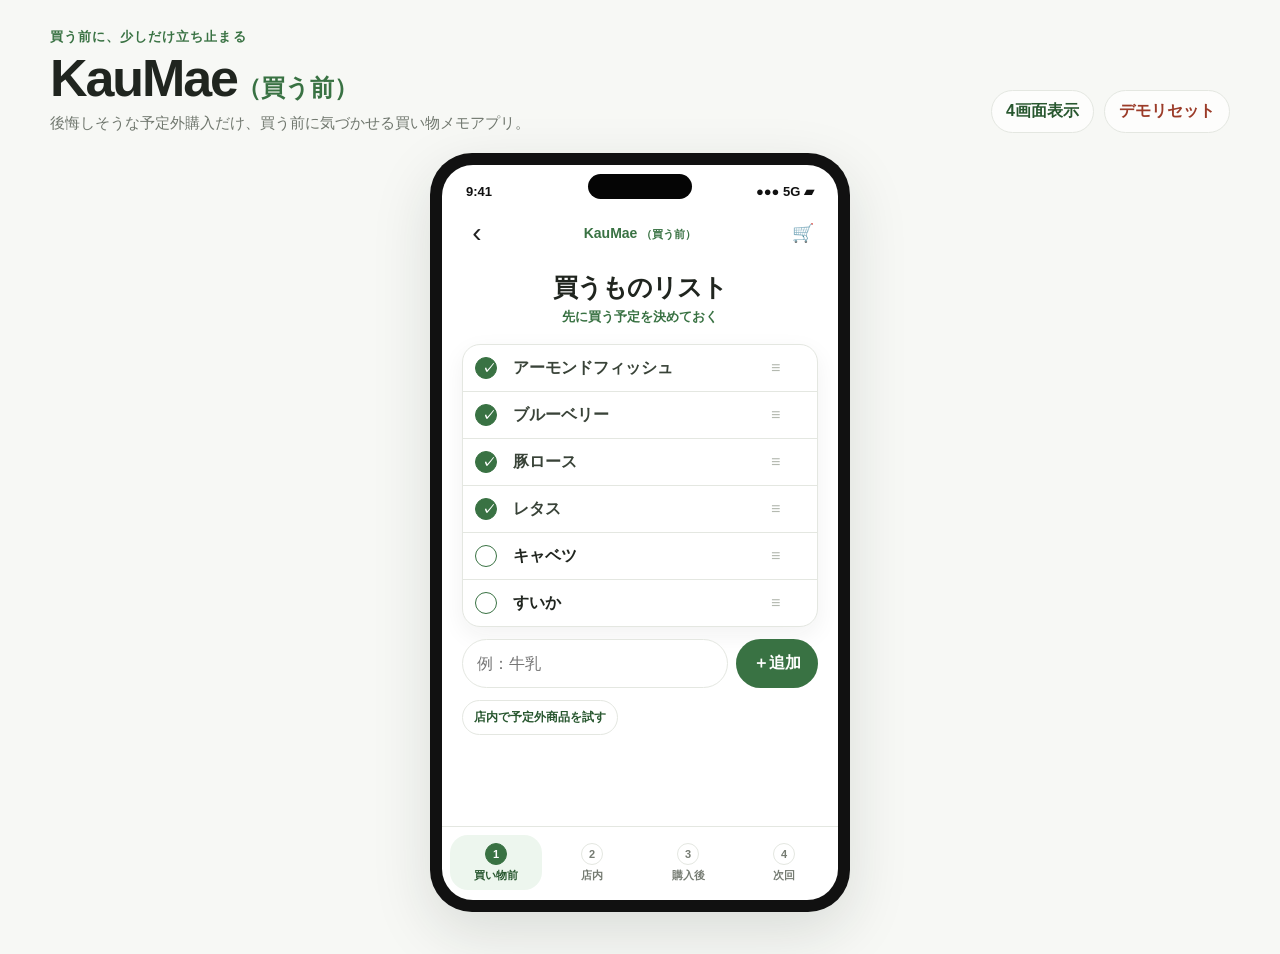
==== index.html @ 033ce243 "Add files via upload" ====
<!doctype html>
<html lang="ja">
<head>
  <meta charset="utf-8" />
  <meta name="viewport" content="width=device-width, initial-scale=1, viewport-fit=cover" />
  <title>KauMae（買う前）</title>
  <link rel="stylesheet" href="styles.css" />
</head>
<body>
  <div class="site-shell">
    <header class="site-header">
      <div>
        <p class="eyebrow">買う前に、少しだけ立ち止まる</p>
        <h1>KauMae<span>（買う前）</span></h1>
        <p class="lead">後悔しそうな予定外購入だけ、買う前に気づかせる買い物メモアプリ。</p>
      </div>
      <div class="header-actions">
        <button class="ghost-button" id="togglePresentation" type="button">4画面表示</button>
        <button class="ghost-button danger" id="resetDemo" type="button">デモリセット</button>
      </div>
    </header>

    <main>
      <section class="app-stage" id="appStage" aria-label="KauMae アプリ操作画面">
        <div class="phone-frame single-phone">
          <div class="status-bar"><span>9:41</span><span>●●●  5G  ▰</span></div>
          <div class="phone-top">
            <button class="icon-button" id="backButton" type="button" aria-label="戻る">‹</button>
            <div class="brand">KauMae <span>（買う前）</span></div>
            <button class="icon-button" id="cartButton" type="button" aria-label="買い物かご">🛒</button>
          </div>
          <div class="screen" id="screenRoot"></div>
          <nav class="bottom-nav" aria-label="画面切り替え">
            <button data-view="list" class="active" type="button"><span>1</span>買い物前</button>
            <button data-view="check" type="button"><span>2</span>店内</button>
            <button data-view="review" type="button"><span>3</span>購入後</button>
            <button data-view="reminder" type="button"><span>4</span>次回</button>
          </nav>
        </div>
      </section>

      <section class="presentation-grid hidden" id="presentationGrid" aria-label="4画面プロトタイプ">
        <article class="phone-card">
          <div class="step-label"><span>1</span>買い物前</div>
          <div class="phone-frame mini"><div class="mini-screen" id="miniList"></div></div>
        </article>
        <article class="phone-card">
          <div class="step-label"><span>2</span>店内</div>
          <div class="phone-frame mini"><div class="mini-screen" id="miniCheck"></div></div>
        </article>
        <article class="phone-card">
          <div class="step-label"><span>3</span>購入後</div>
          <div class="phone-frame mini"><div class="mini-screen" id="miniReview"></div></div>
        </article>
        <article class="phone-card">
          <div class="step-label"><span>4</span>次回</div>
          <div class="phone-frame mini"><div class="mini-screen" id="miniReminder"></div></div>
        </article>
      </section>
    </main>
  </div>

  <template id="productThumbTemplate">
    <div class="product-thumb" aria-hidden="true">
      <div class="whale">くじら</div>
      <div class="meat-lines"></div>
    </div>
  </template>

  <script src="app.js"></script>
</body>
</html>
---- styles.css ----
:root {
  --green: #397243;
  --green-dark: #28572f;
  --green-soft: #edf6ee;
  --orange: #ee7b2f;
  --orange-soft: #fff4eb;
  --text: #20251f;
  --muted: #70776e;
  --line: #e4e7e1;
  --surface: #ffffff;
  --bg: #f7f8f5;
  --shadow: 0 20px 60px rgba(25, 38, 28, 0.13);
  font-family: -apple-system, BlinkMacSystemFont, "Hiragino Sans", "Yu Gothic UI", "Yu Gothic", Meiryo, sans-serif;
}

* { box-sizing: border-box; }
html { min-height: 100%; background: var(--bg); color: var(--text); }
body { margin: 0; min-height: 100%; }
button, input, textarea { font: inherit; }
button { cursor: pointer; }

.site-shell {
  width: min(1180px, calc(100% - 32px));
  margin: 0 auto;
  padding: 28px 0 42px;
}

.site-header {
  display: flex;
  align-items: flex-end;
  justify-content: space-between;
  gap: 18px;
  margin-bottom: 20px;
}

.eyebrow {
  margin: 0 0 6px;
  color: var(--green);
  font-weight: 800;
  letter-spacing: .08em;
  font-size: 13px;
}

h1 {
  margin: 0;
  font-size: clamp(30px, 5vw, 52px);
  letter-spacing: -.04em;
  line-height: 1;
}

h1 span { font-size: .46em; color: var(--green); letter-spacing: 0; }
.lead { margin: 10px 0 0; color: var(--muted); font-size: 15px; }
.header-actions { display: flex; gap: 10px; flex-wrap: wrap; justify-content: flex-end; }

.ghost-button {
  border: 1px solid var(--line);
  background: rgba(255,255,255,.75);
  color: var(--green-dark);
  border-radius: 999px;
  padding: 10px 14px;
  font-weight: 800;
}
.ghost-button.danger { color: #9b3b28; }

.app-stage {
  display: grid;
  place-items: center;
  min-height: 720px;
}

.phone-frame {
  background: #111;
  border-radius: 42px;
  padding: 12px;
  box-shadow: var(--shadow);
  position: relative;
}
.phone-frame::before {
  content: "";
  position: absolute;
  left: 50%; top: 21px;
  width: 104px; height: 25px;
  transform: translateX(-50%);
  background: #050505;
  border-radius: 999px;
  z-index: 4;
}
.single-phone { width: min(420px, 100%); }

.status-bar {
  background: var(--surface);
  color: #111;
  border-radius: 31px 31px 0 0;
  padding: 16px 24px 6px;
  min-height: 42px;
  display: flex;
  align-items: center;
  justify-content: space-between;
  font-size: 13px;
  font-weight: 800;
  position: relative;
}
.phone-top {
  background: var(--surface);
  padding: 8px 14px 10px;
  display: grid;
  grid-template-columns: 42px 1fr 42px;
  align-items: center;
}
.brand {
  text-align: center;
  color: var(--green);
  font-weight: 900;
  font-size: 14px;
}
.brand span { font-size: 11px; }
.icon-button {
  height: 36px;
  border: 0;
  background: transparent;
  color: #222;
  font-size: 28px;
  line-height: 1;
  display: grid;
  place-items: center;
}
#cartButton { font-size: 18px; }

.screen {
  min-height: 565px;
  background: var(--surface);
  padding: 4px 20px 22px;
  overflow: hidden;
}
.bottom-nav {
  display: grid;
  grid-template-columns: repeat(4, 1fr);
  gap: 4px;
  background: var(--surface);
  border-top: 1px solid var(--line);
  border-radius: 0 0 31px 31px;
  padding: 8px 8px 10px;
}
.bottom-nav button {
  border: 0;
  background: transparent;
  color: #757b72;
  border-radius: 18px;
  padding: 8px 2px 7px;
  font-size: 11px;
  font-weight: 800;
}
.bottom-nav button span {
  display: block;
  width: 22px;
  height: 22px;
  margin: 0 auto 3px;
  border-radius: 50%;
  border: 1px solid var(--line);
  line-height: 20px;
}
.bottom-nav button.active {
  color: var(--green-dark);
  background: var(--green-soft);
}
.bottom-nav button.active span {
  color: white;
  background: var(--green);
  border-color: var(--green);
}

.screen-title {
  margin: 6px 0 4px;
  font-size: 25px;
  letter-spacing: -.04em;
  text-align: center;
}
.screen-subtitle {
  margin: 0 0 18px;
  color: var(--green);
  text-align: center;
  font-weight: 800;
  font-size: 13px;
}

.checklist-card, .white-card, .notice-card, .review-card {
  background: #fff;
  border: 1px solid var(--line);
  border-radius: 18px;
  box-shadow: 0 8px 24px rgba(27, 39, 29, 0.06);
}

.list-row {
  display: grid;
  grid-template-columns: 28px 1fr 34px;
  gap: 10px;
  align-items: center;
  padding: 12px 12px;
  border-bottom: 1px solid var(--line);
}
.list-row:last-child { border-bottom: 0; }
.checkbox {
  width: 22px; height: 22px;
  border-radius: 50%;
  border: 1.7px solid var(--green);
  background: white;
  display: grid;
  place-items: center;
  color: #fff;
  font-size: 13px;
  font-weight: 900;
}
.list-row.done .checkbox { background: var(--green); }
.list-row.done .item-name { color: #394338; }
.item-name { font-weight: 800; }
.drag { color: #b4b9b0; font-weight: 900; }
.delete-row {
  border: 0;
  background: transparent;
  color: #a4aaa1;
  font-size: 18px;
  display: none;
}
.list-row:hover .delete-row { display: block; }

.inline-form {
  display: grid;
  grid-template-columns: 1fr auto;
  gap: 8px;
  margin-top: 12px;
}
.text-input {
  border: 1px solid var(--line);
  background: #fff;
  color: var(--text);
  border-radius: 999px;
  padding: 13px 14px;
  outline: none;
  width: 100%;
}
.text-input:focus, textarea:focus { border-color: var(--green); box-shadow: 0 0 0 4px rgba(57,114,67,.12); }
.primary-button, .orange-button, .secondary-button, .outline-button {
  border-radius: 999px;
  padding: 13px 16px;
  font-weight: 900;
  border: 1px solid transparent;
  min-height: 48px;
}
.primary-button { background: var(--green); color: #fff; }
.orange-button { background: var(--orange); color: #fff; }
.secondary-button { background: white; color: var(--green-dark); border-color: var(--green); }
.outline-button { background: white; color: var(--text); border-color: #b9beb6; }
.full { width: 100%; }

.quick-actions {
  display: flex;
  flex-wrap: wrap;
  gap: 8px;
  margin: 12px 0 0;
}
.chip-button {
  border: 1px solid var(--line);
  background: white;
  color: var(--green-dark);
  border-radius: 999px;
  padding: 8px 11px;
  font-size: 12px;
  font-weight: 800;
}

.product-card {
  display: grid;
  grid-template-columns: 96px 1fr;
  gap: 14px;
  align-items: center;
  padding: 14px;
}
.product-thumb {
  height: 74px;
  border-radius: 13px;
  background: repeating-linear-gradient(125deg, #d89a8a, #d89a8a 9px, #f4d9cc 10px, #f4d9cc 17px, #a65245 18px, #a65245 25px);
  border: 4px solid #ead8c8;
  box-shadow: inset 0 0 0 1px rgba(255,255,255,.5);
  position: relative;
  overflow: hidden;
}
.product-thumb::before {
  content: "";
  position: absolute;
  width: 62px; height: 34px;
  left: 15px; top: 18px;
  background: #fffdf3;
  border: 1px solid #d9c3a7;
  border-radius: 4px;
}
.product-thumb .whale {
  position: absolute;
  left: 24px; top: 24px;
  font-size: 10px;
  font-weight: 900;
  color: #235a74;
  z-index: 1;
}
.product-name { margin: 0 0 4px; font-size: 20px; font-weight: 900; }
.product-note { color: var(--orange); font-weight: 900; font-size: 13px; margin: 0; }
.product-note.green { color: var(--green); }
.question-card {
  margin-top: 10px;
  padding: 11px 12px;
  background: #fffaf5;
  border: 1px solid #f1d2bb;
  border-radius: 17px;
}
.question-row {
  display: grid;
  grid-template-columns: 28px 1fr;
  gap: 8px;
  align-items: center;
  padding: 8px 0;
  font-weight: 800;
  font-size: 14px;
}
.q-icon {
  width: 24px; height: 24px;
  border: 1.5px solid var(--green);
  color: var(--green);
  border-radius: 50%;
  display: grid;
  place-items: center;
  font-size: 12px;
  font-weight: 900;
}
.button-stack { display: grid; gap: 9px; margin-top: 14px; }

.helper-card {
  padding: 13px;
  background: var(--green-soft);
  border: 1px solid #d7e7d8;
  border-radius: 16px;
  color: var(--green-dark);
  font-weight: 800;
  line-height: 1.6;
  font-size: 13px;
}

.segmented {
  display: grid;
  grid-template-columns: repeat(3, 1fr);
  border: 1px solid #eadccf;
  border-radius: 14px;
  overflow: hidden;
  margin: 14px 0 16px;
}
.segmented button {
  border: 0;
  border-right: 1px solid #eadccf;
  background: #fffaf5;
  padding: 12px 4px;
  font-weight: 900;
  color: var(--text);
  font-size: 13px;
}
.segmented button:last-child { border-right: 0; }
.segmented button.selected { background: var(--orange); color: #fff; }
.section-label {
  font-size: 12px;
  color: #4b5048;
  font-weight: 900;
  margin: 12px 0 8px;
}
.reason-grid {
  display: flex;
  flex-wrap: wrap;
  gap: 8px;
}
.reason-chip {
  border: 1px solid var(--line);
  background: #fff;
  color: #5d6259;
  border-radius: 999px;
  padding: 9px 11px;
  font-size: 12px;
  font-weight: 800;
}
.reason-chip.selected {
  border-color: #9fc8a4;
  background: var(--green-soft);
  color: var(--green-dark);
}
textarea {
  width: 100%;
  min-height: 78px;
  border: 1px solid var(--line);
  border-radius: 16px;
  padding: 12px;
  resize: vertical;
  outline: none;
}

.reminder-message {
  margin-top: 12px;
  padding: 14px;
  border-radius: 15px;
  border: 1px solid #dce9da;
  background: #f8fcf6;
  line-height: 1.75;
  font-weight: 750;
  font-size: 13px;
}
.reminder-buttons { display: grid; grid-template-columns: 1fr 1fr; gap: 10px; margin-top: 14px; }
.small-note {
  margin: 18px 4px 0;
  display: grid;
  grid-template-columns: 34px 1fr;
  gap: 8px;
  color: #565d54;
  line-height: 1.6;
  font-size: 12px;
  font-weight: 700;
}
.bulb {
  width: 32px; height: 32px;
  border-radius: 50%;
  background: var(--green-soft);
  display: grid;
  place-items: center;
  color: var(--green);
}

.empty-state {
  text-align: center;
  padding: 36px 18px;
  color: var(--muted);
}
.empty-state strong { color: var(--text); display: block; margin-bottom: 8px; font-size: 17px; }
.toast {
  position: fixed;
  left: 50%; bottom: 22px;
  transform: translateX(-50%);
  background: rgba(26, 32, 25, .92);
  color: #fff;
  border-radius: 999px;
  padding: 12px 16px;
  font-weight: 800;
  font-size: 13px;
  z-index: 20;
  opacity: 0;
  pointer-events: none;
  transition: .18s ease;
}
.toast.show { opacity: 1; transform: translate(-50%, -6px); }

.hidden { display: none !important; }
.presentation-grid {
  display: grid;
  grid-template-columns: repeat(2, minmax(280px, 1fr));
  gap: 20px;
  align-items: start;
}
.phone-card {
  background: rgba(255,255,255,.65);
  border: 1px solid var(--line);
  border-radius: 28px;
  padding: 16px;
}
.step-label {
  display: flex;
  align-items: center;
  gap: 9px;
  color: var(--green);
  font-size: 22px;
  font-weight: 900;
  margin-bottom: 10px;
}
.step-label span {
  width: 34px; height: 34px;
  border-radius: 10px;
  background: var(--green);
  color: #fff;
  display: grid;
  place-items: center;
  font-size: 19px;
}
.phone-frame.mini {
  width: min(360px, 100%);
  margin: 0 auto;
  border-radius: 34px;
  padding: 10px;
}
.phone-frame.mini::before { top: 17px; width: 78px; height: 18px; }
.mini-screen {
  background: #fff;
  border-radius: 26px;
  min-height: 520px;
  padding: 42px 16px 18px;
  overflow: hidden;
}
.mini-screen .screen-title { font-size: 21px; }
.mini-screen .screen-subtitle { font-size: 12px; }
.mini-screen .bottom-nav, .mini-screen .status-bar, .mini-screen .phone-top { display: none; }
.mini-screen .list-row { padding: 10px; }
.mini-screen .inline-form { display: none; }
.mini-screen .product-card { grid-template-columns: 86px 1fr; }
.mini-screen .product-thumb { height: 66px; }
.mini-screen .primary-button, .mini-screen .orange-button, .mini-screen .secondary-button, .mini-screen .outline-button { min-height: 42px; padding: 10px 12px; }

@media (max-width: 760px) {
  .site-shell { width: 100%; padding: 0; }
  .site-header {
    padding: 18px 18px 10px;
    align-items: flex-start;
    flex-direction: column;
  }
  .lead { font-size: 13px; }
  .app-stage { min-height: auto; padding: 0 0 20px; }
  .single-phone {
    width: 100%;
    border-radius: 0;
    padding: 0;
    box-shadow: none;
    background: #fff;
  }
  .single-phone::before { top: 17px; }
  .status-bar { border-radius: 0; }
  .screen { min-height: calc(100vh - 194px); padding-left: 18px; padding-right: 18px; }
  .bottom-nav { border-radius: 0; position: sticky; bottom: 0; z-index: 5; }
  .presentation-grid { grid-template-columns: 1fr; padding: 0 16px 24px; }
  .phone-card { padding: 12px; }
  .phone-frame.mini { width: 100%; max-width: 390px; }
}
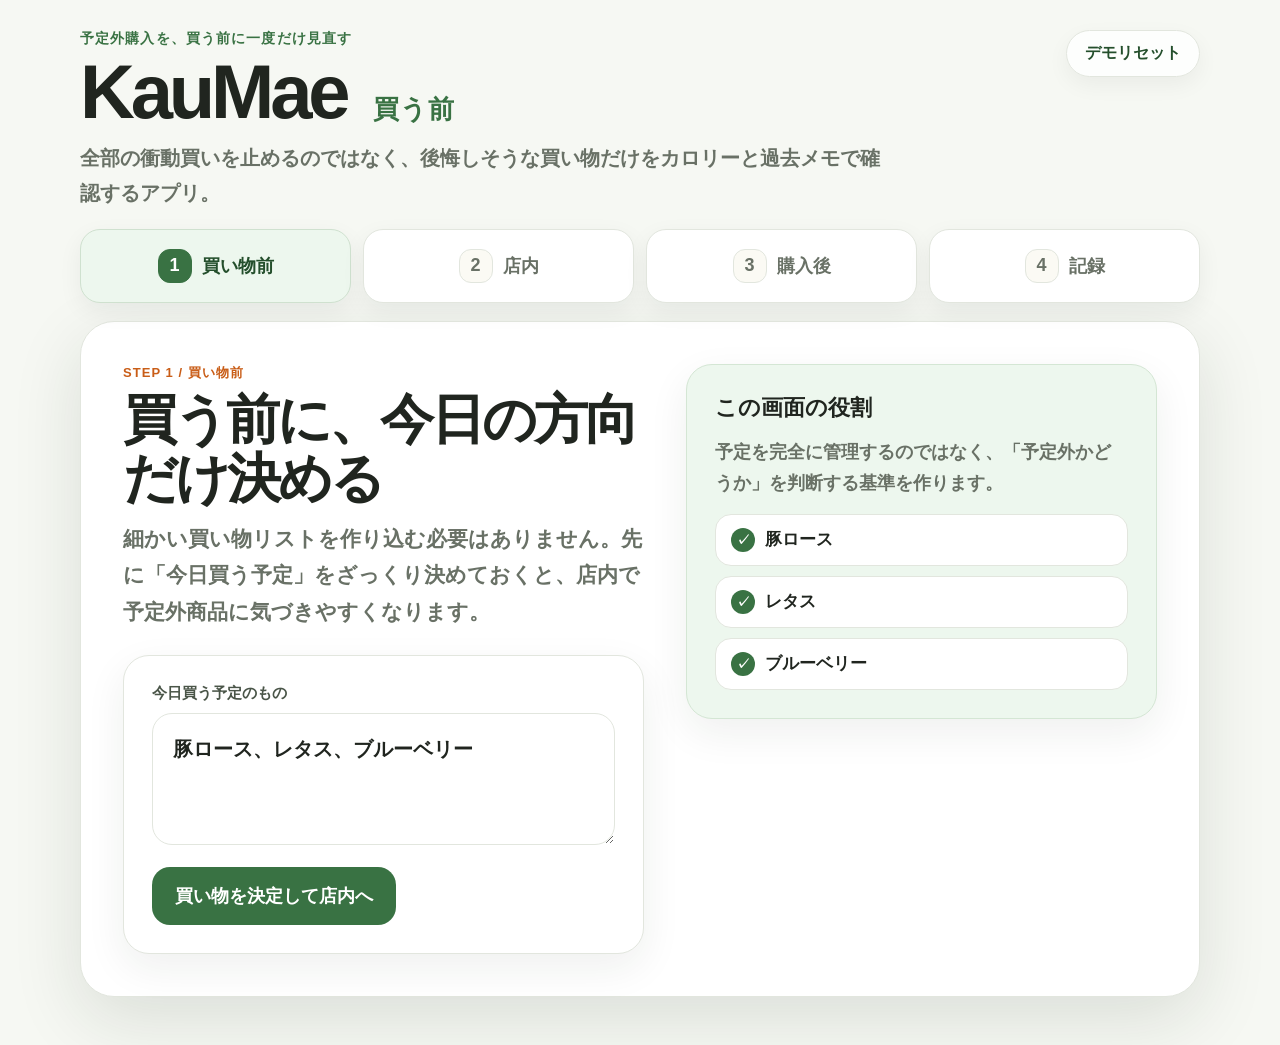
==== commit e6d30bf7: "Add files via upload" ====
--- a/index.html
+++ b/index.html
@@ -2,71 +2,32 @@
 <html lang="ja">
 <head>
   <meta charset="utf-8" />
-  <meta name="viewport" content="width=device-width, initial-scale=1, viewport-fit=cover" />
+  <meta name="viewport" content="width=device-width, initial-scale=1" />
   <title>KauMae（買う前）</title>
   <link rel="stylesheet" href="styles.css" />
 </head>
 <body>
-  <div class="site-shell">
-    <header class="site-header">
+  <div class="app-shell">
+    <header class="hero">
       <div>
-        <p class="eyebrow">買う前に、少しだけ立ち止まる</p>
-        <h1>KauMae<span>（買う前）</span></h1>
-        <p class="lead">後悔しそうな予定外購入だけ、買う前に気づかせる買い物メモアプリ。</p>
+        <p class="eyebrow">予定外購入を、買う前に一度だけ見直す</p>
+        <h1>KauMae <span>買う前</span></h1>
+        <p class="lead">全部の衝動買いを止めるのではなく、後悔しそうな買い物だけをカロリーと過去メモで確認するアプリ。</p>
       </div>
-      <div class="header-actions">
-        <button class="ghost-button" id="togglePresentation" type="button">4画面表示</button>
-        <button class="ghost-button danger" id="resetDemo" type="button">デモリセット</button>
-      </div>
+      <button class="ghost-button" id="resetDemo" type="button">デモリセット</button>
     </header>
 
-    <main>
-      <section class="app-stage" id="appStage" aria-label="KauMae アプリ操作画面">
-        <div class="phone-frame single-phone">
-          <div class="status-bar"><span>9:41</span><span>●●●  5G  ▰</span></div>
-          <div class="phone-top">
-            <button class="icon-button" id="backButton" type="button" aria-label="戻る">‹</button>
-            <div class="brand">KauMae <span>（買う前）</span></div>
-            <button class="icon-button" id="cartButton" type="button" aria-label="買い物かご">🛒</button>
-          </div>
-          <div class="screen" id="screenRoot"></div>
-          <nav class="bottom-nav" aria-label="画面切り替え">
-            <button data-view="list" class="active" type="button"><span>1</span>買い物前</button>
-            <button data-view="check" type="button"><span>2</span>店内</button>
-            <button data-view="review" type="button"><span>3</span>購入後</button>
-            <button data-view="reminder" type="button"><span>4</span>次回</button>
-          </nav>
-        </div>
-      </section>
+    <nav class="step-nav" id="stepNav" aria-label="画面切り替え">
+      <button data-view="plan" class="active" type="button"><span>1</span>買い物前</button>
+      <button data-view="store" type="button"><span>2</span>店内</button>
+      <button data-view="review" type="button"><span>3</span>購入後</button>
+      <button data-view="history" type="button"><span>4</span>記録</button>
+    </nav>
 
-      <section class="presentation-grid hidden" id="presentationGrid" aria-label="4画面プロトタイプ">
-        <article class="phone-card">
-          <div class="step-label"><span>1</span>買い物前</div>
-          <div class="phone-frame mini"><div class="mini-screen" id="miniList"></div></div>
-        </article>
-        <article class="phone-card">
-          <div class="step-label"><span>2</span>店内</div>
-          <div class="phone-frame mini"><div class="mini-screen" id="miniCheck"></div></div>
-        </article>
-        <article class="phone-card">
-          <div class="step-label"><span>3</span>購入後</div>
-          <div class="phone-frame mini"><div class="mini-screen" id="miniReview"></div></div>
-        </article>
-        <article class="phone-card">
-          <div class="step-label"><span>4</span>次回</div>
-          <div class="phone-frame mini"><div class="mini-screen" id="miniReminder"></div></div>
-        </article>
-      </section>
-    </main>
+    <main class="app-card" id="screenRoot" aria-live="polite"></main>
   </div>
 
-  <template id="productThumbTemplate">
-    <div class="product-thumb" aria-hidden="true">
-      <div class="whale">くじら</div>
-      <div class="meat-lines"></div>
-    </div>
-  </template>
-
+  <div class="toast" id="toast" role="status" aria-live="polite"></div>
   <script src="app.js"></script>
 </body>
 </html>
--- a/styles.css
+++ b/styles.css
@@ -1,15 +1,18 @@
 :root {
   --green: #397243;
-  --green-dark: #28572f;
-  --green-soft: #edf6ee;
+  --green-dark: #244f2c;
+  --green-soft: #edf7ee;
   --orange: #ee7b2f;
-  --orange-soft: #fff4eb;
+  --orange-dark: #c95d17;
+  --orange-soft: #fff3e9;
+  --cream: #fbfaf4;
   --text: #20251f;
-  --muted: #70776e;
-  --line: #e4e7e1;
+  --muted: #697166;
+  --line: #e2e6de;
   --surface: #ffffff;
-  --bg: #f7f8f5;
-  --shadow: 0 20px 60px rgba(25, 38, 28, 0.13);
+  --bg: #f6f8f3;
+  --danger: #b9482f;
+  --shadow: 0 22px 70px rgba(25, 38, 28, .12);
   font-family: -apple-system, BlinkMacSystemFont, "Hiragino Sans", "Yu Gothic UI", "Yu Gothic", Meiryo, sans-serif;
 }
 
@@ -19,512 +22,588 @@
 button, input, textarea { font: inherit; }
 button { cursor: pointer; }
 
-.site-shell {
-  width: min(1180px, calc(100% - 32px));
+.app-shell {
+  width: min(1120px, calc(100% - 28px));
   margin: 0 auto;
-  padding: 28px 0 42px;
-}
-
-.site-header {
+  padding: 30px 0 48px;
+}
+
+.hero {
+  display: grid;
+  grid-template-columns: 1fr auto;
+  align-items: start;
+  gap: 18px;
+  margin-bottom: 18px;
+}
+
+.eyebrow {
+  margin: 0 0 8px;
+  color: var(--green);
+  font-weight: 900;
+  letter-spacing: .08em;
+  font-size: 14px;
+}
+
+h1 {
+  margin: 0;
+  font-size: clamp(38px, 7vw, 76px);
+  line-height: .96;
+  letter-spacing: -.055em;
+}
+
+h1 span {
+  display: inline-block;
+  margin-left: 10px;
+  color: var(--green);
+  font-size: .34em;
+  letter-spacing: .03em;
+}
+
+.lead {
+  max-width: 800px;
+  margin: 12px 0 0;
+  color: var(--muted);
+  font-size: clamp(16px, 2vw, 20px);
+  line-height: 1.75;
+  font-weight: 650;
+}
+
+.ghost-button {
+  border: 1px solid var(--line);
+  background: rgba(255,255,255,.82);
+  color: var(--green-dark);
+  border-radius: 999px;
+  padding: 12px 18px;
+  font-weight: 900;
+  box-shadow: 0 8px 22px rgba(0,0,0,.05);
+}
+
+.step-nav {
+  display: grid;
+  grid-template-columns: repeat(4, 1fr);
+  gap: 12px;
+  margin: 18px 0 18px;
+}
+
+.step-nav button {
+  border: 1px solid var(--line);
+  background: #fff;
+  color: var(--muted);
+  border-radius: 20px;
+  min-height: 74px;
+  padding: 12px 14px;
+  font-size: 18px;
+  font-weight: 900;
   display: flex;
-  align-items: flex-end;
-  justify-content: space-between;
-  gap: 18px;
-  margin-bottom: 20px;
-}
-
-.eyebrow {
-  margin: 0 0 6px;
-  color: var(--green);
-  font-weight: 800;
+  align-items: center;
+  justify-content: center;
+  gap: 10px;
+  box-shadow: 0 8px 24px rgba(25, 38, 28, .06);
+}
+
+.step-nav span {
+  width: 34px;
+  height: 34px;
+  border-radius: 12px;
+  display: grid;
+  place-items: center;
+  border: 1px solid var(--line);
+  background: var(--cream);
+}
+
+.step-nav button.active {
+  color: var(--green-dark);
+  border-color: #cfe1cf;
+  background: var(--green-soft);
+}
+
+.step-nav button.active span {
+  color: #fff;
+  background: var(--green);
+  border-color: var(--green);
+}
+
+.app-card {
+  background: var(--surface);
+  border: 1px solid var(--line);
+  border-radius: 34px;
+  box-shadow: var(--shadow);
+  padding: clamp(22px, 4vw, 42px);
+  min-height: 620px;
+}
+
+.screen-grid {
+  display: grid;
+  grid-template-columns: minmax(0, 1.05fr) minmax(320px, .95fr);
+  gap: clamp(20px, 4vw, 42px);
+  align-items: start;
+}
+
+.screen-grid.single {
+  grid-template-columns: 1fr;
+}
+
+.kicker {
+  margin: 0 0 8px;
+  color: var(--orange-dark);
+  font-weight: 900;
   letter-spacing: .08em;
   font-size: 13px;
 }
 
-h1 {
-  margin: 0;
-  font-size: clamp(30px, 5vw, 52px);
-  letter-spacing: -.04em;
-  line-height: 1;
-}
-
-h1 span { font-size: .46em; color: var(--green); letter-spacing: 0; }
-.lead { margin: 10px 0 0; color: var(--muted); font-size: 15px; }
-.header-actions { display: flex; gap: 10px; flex-wrap: wrap; justify-content: flex-end; }
-
-.ghost-button {
-  border: 1px solid var(--line);
-  background: rgba(255,255,255,.75);
-  color: var(--green-dark);
-  border-radius: 999px;
-  padding: 10px 14px;
-  font-weight: 800;
-}
-.ghost-button.danger { color: #9b3b28; }
-
-.app-stage {
-  display: grid;
-  place-items: center;
-  min-height: 720px;
-}
-
-.phone-frame {
-  background: #111;
-  border-radius: 42px;
-  padding: 12px;
-  box-shadow: var(--shadow);
-  position: relative;
-}
-.phone-frame::before {
-  content: "";
-  position: absolute;
-  left: 50%; top: 21px;
-  width: 104px; height: 25px;
-  transform: translateX(-50%);
-  background: #050505;
-  border-radius: 999px;
-  z-index: 4;
-}
-.single-phone { width: min(420px, 100%); }
-
-.status-bar {
-  background: var(--surface);
-  color: #111;
-  border-radius: 31px 31px 0 0;
-  padding: 16px 24px 6px;
-  min-height: 42px;
+.screen-title {
+  margin: 0 0 12px;
+  font-size: clamp(32px, 5vw, 54px);
+  line-height: 1.1;
+  letter-spacing: -.055em;
+}
+
+.screen-lead {
+  margin: 0 0 24px;
+  color: var(--muted);
+  font-size: clamp(17px, 2vw, 21px);
+  line-height: 1.75;
+  font-weight: 650;
+}
+
+.panel {
+  background: #fff;
+  border: 1px solid var(--line);
+  border-radius: 26px;
+  padding: clamp(18px, 3vw, 28px);
+  box-shadow: 0 14px 40px rgba(25, 38, 28, .07);
+}
+
+.panel.soft {
+  background: var(--green-soft);
+  border-color: #d4e6d4;
+}
+
+.panel.orange {
+  background: var(--orange-soft);
+  border-color: #f1d0b7;
+}
+
+.panel-title {
+  margin: 0 0 14px;
+  font-size: 22px;
+  font-weight: 950;
+}
+
+.large-input,
+textarea {
+  width: 100%;
+  border: 1.5px solid var(--line);
+  border-radius: 20px;
+  background: #fff;
+  color: var(--text);
+  padding: 18px 20px;
+  outline: none;
+  font-size: 20px;
+  font-weight: 750;
+}
+
+textarea {
+  min-height: 132px;
+  resize: vertical;
+  line-height: 1.7;
+}
+
+.large-input:focus,
+textarea:focus {
+  border-color: var(--green);
+  box-shadow: 0 0 0 5px rgba(57, 114, 67, .12);
+}
+
+.label {
+  display: block;
+  margin: 0 0 10px;
+  color: #4a5548;
+  font-size: 15px;
+  font-weight: 900;
+}
+
+.button-row {
+  display: flex;
+  flex-wrap: wrap;
+  gap: 12px;
+  margin-top: 18px;
+}
+
+.primary-button,
+.orange-button,
+.secondary-button,
+.outline-button {
+  border: 1px solid transparent;
+  border-radius: 18px;
+  min-height: 58px;
+  padding: 15px 22px;
+  font-size: 18px;
+  font-weight: 950;
+  display: inline-flex;
+  align-items: center;
+  justify-content: center;
+  gap: 8px;
+}
+
+.primary-button { background: var(--green); color: #fff; }
+.orange-button { background: var(--orange); color: #fff; }
+.secondary-button { background: #fff; color: var(--green-dark); border-color: var(--green); }
+.outline-button { background: #fff; color: var(--text); border-color: #b9beb6; }
+.primary-button:disabled,
+.orange-button:disabled { opacity: .45; cursor: not-allowed; }
+.full { width: 100%; }
+
+.mini-list {
+  display: grid;
+  gap: 10px;
+  margin-top: 14px;
+}
+
+.mini-list div {
   display: flex;
   align-items: center;
-  justify-content: space-between;
+  gap: 10px;
+  background: #fff;
+  border: 1px solid var(--line);
+  border-radius: 16px;
+  padding: 13px 15px;
+  font-size: 17px;
+  font-weight: 850;
+}
+
+.checkmark {
+  width: 24px;
+  height: 24px;
+  border-radius: 50%;
+  display: grid;
+  place-items: center;
+  background: var(--green);
+  color: #fff;
+  font-size: 14px;
+}
+
+.category-grid {
+  display: grid;
+  grid-template-columns: repeat(3, 1fr);
+  gap: 12px;
+  margin-top: 12px;
+}
+
+.category-button {
+  border: 1.5px solid var(--line);
+  background: #fff;
+  color: var(--text);
+  border-radius: 20px;
+  padding: 16px 12px;
+  min-height: 94px;
+  text-align: left;
+  display: grid;
+  gap: 5px;
+}
+
+.category-button strong {
+  font-size: 19px;
+  font-weight: 950;
+}
+
+.category-button small {
+  color: var(--muted);
   font-size: 13px;
   font-weight: 800;
-  position: relative;
-}
-.phone-top {
-  background: var(--surface);
-  padding: 8px 14px 10px;
-  display: grid;
-  grid-template-columns: 42px 1fr 42px;
+}
+
+.category-button.selected {
+  border-color: var(--green);
+  background: var(--green-soft);
+  box-shadow: 0 0 0 4px rgba(57, 114, 67, .10);
+}
+
+.estimate-card {
+  display: grid;
+  gap: 18px;
+}
+
+.kcal-box {
+  border-radius: 26px;
+  background: linear-gradient(135deg, var(--orange-soft), #fff);
+  border: 1px solid #f0d0b8;
+  padding: 22px;
+}
+
+.kcal-label {
+  margin: 0;
+  color: var(--orange-dark);
+  font-size: 15px;
+  font-weight: 950;
+}
+
+.kcal-value {
+  margin: 4px 0 0;
+  font-size: clamp(42px, 6vw, 68px);
+  line-height: 1;
+  letter-spacing: -.04em;
+  font-weight: 950;
+}
+
+.kcal-value span {
+  font-size: .34em;
+  color: var(--muted);
+  letter-spacing: 0;
+}
+
+.question-list {
+  display: grid;
+  gap: 10px;
+}
+
+.question-list div {
+  display: grid;
+  grid-template-columns: 34px 1fr;
   align-items: center;
-}
-.brand {
-  text-align: center;
+  gap: 10px;
+  font-size: 18px;
+  font-weight: 900;
+}
+
+.q-icon {
+  width: 34px;
+  height: 34px;
+  border-radius: 12px;
+  display: grid;
+  place-items: center;
   color: var(--green);
-  font-weight: 900;
-  font-size: 14px;
-}
-.brand span { font-size: 11px; }
-.icon-button {
-  height: 36px;
-  border: 0;
-  background: transparent;
-  color: #222;
-  font-size: 28px;
-  line-height: 1;
-  display: grid;
-  place-items: center;
-}
-#cartButton { font-size: 18px; }
-
-.screen {
-  min-height: 565px;
-  background: var(--surface);
-  padding: 4px 20px 22px;
-  overflow: hidden;
-}
-.bottom-nav {
-  display: grid;
-  grid-template-columns: repeat(4, 1fr);
-  gap: 4px;
-  background: var(--surface);
-  border-top: 1px solid var(--line);
-  border-radius: 0 0 31px 31px;
-  padding: 8px 8px 10px;
-}
-.bottom-nav button {
-  border: 0;
-  background: transparent;
-  color: #757b72;
+  background: #fff;
+  border: 1px solid #d4e6d4;
+  font-size: 15px;
+}
+
+.regret-alert {
+  border: 1.5px solid #efc6bd;
+  background: #fff5f2;
+  color: #713323;
+  border-radius: 22px;
+  padding: 18px;
+  font-size: 17px;
+  line-height: 1.65;
+  font-weight: 800;
+}
+
+.regret-alert strong { display: block; font-size: 20px; margin-bottom: 4px; }
+
+.empty-card {
+  border: 1px dashed #cdd5c9;
+  background: #fbfcfa;
+  border-radius: 24px;
+  padding: 26px;
+  color: var(--muted);
+  font-size: 18px;
+  font-weight: 750;
+  line-height: 1.7;
+}
+
+.product-summary {
+  display: grid;
+  grid-template-columns: 1fr auto;
+  gap: 16px;
+  align-items: center;
+  border: 1px solid var(--line);
+  border-radius: 24px;
+  padding: 18px;
+  background: #fff;
+}
+
+.product-name {
+  margin: 0;
+  font-size: 26px;
+  font-weight: 950;
+}
+
+.product-meta {
+  margin: 6px 0 0;
+  color: var(--muted);
+  font-size: 16px;
+  font-weight: 800;
+}
+
+.badge {
+  display: inline-flex;
+  align-items: center;
+  justify-content: center;
+  min-width: 92px;
+  border-radius: 16px;
+  padding: 12px 14px;
+  background: var(--orange-soft);
+  color: var(--orange-dark);
+  font-size: 20px;
+  font-weight: 950;
+}
+
+.segmented {
+  display: grid;
+  grid-template-columns: repeat(3, 1fr);
+  gap: 10px;
+  margin: 20px 0;
+}
+
+.segmented button,
+.reason-chip {
+  border: 1.5px solid var(--line);
+  background: #fff;
   border-radius: 18px;
-  padding: 8px 2px 7px;
-  font-size: 11px;
-  font-weight: 800;
-}
-.bottom-nav button span {
-  display: block;
-  width: 22px;
-  height: 22px;
-  margin: 0 auto 3px;
-  border-radius: 50%;
-  border: 1px solid var(--line);
-  line-height: 20px;
-}
-.bottom-nav button.active {
+  padding: 15px 12px;
+  font-size: 17px;
+  font-weight: 920;
+}
+
+.segmented button.selected {
+  color: #fff;
+  border-color: var(--orange);
+  background: var(--orange);
+}
+
+.reason-grid {
+  display: flex;
+  flex-wrap: wrap;
+  gap: 10px;
+  margin: 12px 0 18px;
+}
+
+.reason-chip.selected {
+  border-color: var(--green);
   color: var(--green-dark);
   background: var(--green-soft);
 }
-.bottom-nav button.active span {
-  color: white;
-  background: var(--green);
-  border-color: var(--green);
-}
-
-.screen-title {
-  margin: 6px 0 4px;
-  font-size: 25px;
-  letter-spacing: -.04em;
-  text-align: center;
-}
-.screen-subtitle {
-  margin: 0 0 18px;
-  color: var(--green);
-  text-align: center;
-  font-weight: 800;
-  font-size: 13px;
-}
-
-.checklist-card, .white-card, .notice-card, .review-card {
-  background: #fff;
-  border: 1px solid var(--line);
-  border-radius: 18px;
-  box-shadow: 0 8px 24px rgba(27, 39, 29, 0.06);
-}
-
-.list-row {
-  display: grid;
-  grid-template-columns: 28px 1fr 34px;
-  gap: 10px;
-  align-items: center;
-  padding: 12px 12px;
-  border-bottom: 1px solid var(--line);
-}
-.list-row:last-child { border-bottom: 0; }
-.checkbox {
-  width: 22px; height: 22px;
-  border-radius: 50%;
-  border: 1.7px solid var(--green);
-  background: white;
-  display: grid;
-  place-items: center;
-  color: #fff;
-  font-size: 13px;
-  font-weight: 900;
-}
-.list-row.done .checkbox { background: var(--green); }
-.list-row.done .item-name { color: #394338; }
-.item-name { font-weight: 800; }
-.drag { color: #b4b9b0; font-weight: 900; }
-.delete-row {
-  border: 0;
-  background: transparent;
-  color: #a4aaa1;
-  font-size: 18px;
-  display: none;
-}
-.list-row:hover .delete-row { display: block; }
-
-.inline-form {
-  display: grid;
-  grid-template-columns: 1fr auto;
+
+.stats-grid {
+  display: grid;
+  grid-template-columns: repeat(3, 1fr);
+  gap: 14px;
+  margin-bottom: 22px;
+}
+
+.stat-card {
+  border: 1px solid var(--line);
+  background: #fff;
+  border-radius: 22px;
+  padding: 18px;
+}
+
+.stat-card p { margin: 0 0 8px; color: var(--muted); font-weight: 850; }
+.stat-card strong { font-size: 32px; line-height: 1; }
+
+.history-list {
+  display: grid;
+  gap: 12px;
+}
+
+.history-item {
+  border: 1px solid var(--line);
+  background: #fff;
+  border-radius: 22px;
+  padding: 17px;
+  display: grid;
   gap: 8px;
-  margin-top: 12px;
-}
-.text-input {
-  border: 1px solid var(--line);
-  background: #fff;
-  color: var(--text);
-  border-radius: 999px;
-  padding: 13px 14px;
-  outline: none;
-  width: 100%;
-}
-.text-input:focus, textarea:focus { border-color: var(--green); box-shadow: 0 0 0 4px rgba(57,114,67,.12); }
-.primary-button, .orange-button, .secondary-button, .outline-button {
-  border-radius: 999px;
-  padding: 13px 16px;
-  font-weight: 900;
-  border: 1px solid transparent;
-  min-height: 48px;
-}
-.primary-button { background: var(--green); color: #fff; }
-.orange-button { background: var(--orange); color: #fff; }
-.secondary-button { background: white; color: var(--green-dark); border-color: var(--green); }
-.outline-button { background: white; color: var(--text); border-color: #b9beb6; }
-.full { width: 100%; }
-
-.quick-actions {
+}
+
+.history-top {
+  display: flex;
+  justify-content: space-between;
+  gap: 10px;
+  align-items: start;
+}
+
+.history-top strong { font-size: 20px; }
+.history-top span { color: var(--muted); font-size: 14px; font-weight: 800; }
+
+.tag-line {
   display: flex;
   flex-wrap: wrap;
   gap: 8px;
-  margin: 12px 0 0;
-}
-.chip-button {
-  border: 1px solid var(--line);
-  background: white;
-  color: var(--green-dark);
+}
+
+.tag {
+  background: var(--cream);
+  border: 1px solid var(--line);
+  color: #4d5549;
   border-radius: 999px;
-  padding: 8px 11px;
-  font-size: 12px;
-  font-weight: 800;
-}
-
-.product-card {
-  display: grid;
-  grid-template-columns: 96px 1fr;
-  gap: 14px;
-  align-items: center;
-  padding: 14px;
-}
-.product-thumb {
-  height: 74px;
-  border-radius: 13px;
-  background: repeating-linear-gradient(125deg, #d89a8a, #d89a8a 9px, #f4d9cc 10px, #f4d9cc 17px, #a65245 18px, #a65245 25px);
-  border: 4px solid #ead8c8;
-  box-shadow: inset 0 0 0 1px rgba(255,255,255,.5);
-  position: relative;
-  overflow: hidden;
-}
-.product-thumb::before {
-  content: "";
-  position: absolute;
-  width: 62px; height: 34px;
-  left: 15px; top: 18px;
-  background: #fffdf3;
-  border: 1px solid #d9c3a7;
-  border-radius: 4px;
-}
-.product-thumb .whale {
-  position: absolute;
-  left: 24px; top: 24px;
-  font-size: 10px;
-  font-weight: 900;
-  color: #235a74;
-  z-index: 1;
-}
-.product-name { margin: 0 0 4px; font-size: 20px; font-weight: 900; }
-.product-note { color: var(--orange); font-weight: 900; font-size: 13px; margin: 0; }
-.product-note.green { color: var(--green); }
-.question-card {
-  margin-top: 10px;
-  padding: 11px 12px;
-  background: #fffaf5;
-  border: 1px solid #f1d2bb;
-  border-radius: 17px;
-}
-.question-row {
-  display: grid;
-  grid-template-columns: 28px 1fr;
-  gap: 8px;
-  align-items: center;
-  padding: 8px 0;
-  font-weight: 800;
-  font-size: 14px;
-}
-.q-icon {
-  width: 24px; height: 24px;
-  border: 1.5px solid var(--green);
-  color: var(--green);
-  border-radius: 50%;
+  padding: 6px 10px;
+  font-size: 13px;
+  font-weight: 850;
+}
+
+.tag.regret { background: #fff5f2; color: #8b3d2d; border-color: #efc6bd; }
+.tag.good { background: var(--green-soft); color: var(--green-dark); border-color: #cfe1cf; }
+
+.praise-box {
+  text-align: center;
+  padding: clamp(28px, 5vw, 58px);
+}
+
+.praise-icon {
+  width: 86px;
+  height: 86px;
+  border-radius: 30px;
   display: grid;
   place-items: center;
-  font-size: 12px;
-  font-weight: 900;
-}
-.button-stack { display: grid; gap: 9px; margin-top: 14px; }
-
-.helper-card {
-  padding: 13px;
-  background: var(--green-soft);
-  border: 1px solid #d7e7d8;
-  border-radius: 16px;
-  color: var(--green-dark);
-  font-weight: 800;
-  line-height: 1.6;
-  font-size: 13px;
-}
-
-.segmented {
-  display: grid;
-  grid-template-columns: repeat(3, 1fr);
-  border: 1px solid #eadccf;
-  border-radius: 14px;
-  overflow: hidden;
-  margin: 14px 0 16px;
-}
-.segmented button {
-  border: 0;
-  border-right: 1px solid #eadccf;
-  background: #fffaf5;
-  padding: 12px 4px;
-  font-weight: 900;
-  color: var(--text);
-  font-size: 13px;
-}
-.segmented button:last-child { border-right: 0; }
-.segmented button.selected { background: var(--orange); color: #fff; }
-.section-label {
-  font-size: 12px;
-  color: #4b5048;
-  font-weight: 900;
-  margin: 12px 0 8px;
-}
-.reason-grid {
-  display: flex;
-  flex-wrap: wrap;
-  gap: 8px;
-}
-.reason-chip {
-  border: 1px solid var(--line);
-  background: #fff;
-  color: #5d6259;
-  border-radius: 999px;
-  padding: 9px 11px;
-  font-size: 12px;
-  font-weight: 800;
-}
-.reason-chip.selected {
-  border-color: #9fc8a4;
-  background: var(--green-soft);
-  color: var(--green-dark);
-}
-textarea {
-  width: 100%;
-  min-height: 78px;
-  border: 1px solid var(--line);
-  border-radius: 16px;
-  padding: 12px;
-  resize: vertical;
-  outline: none;
-}
-
-.reminder-message {
-  margin-top: 12px;
-  padding: 14px;
-  border-radius: 15px;
-  border: 1px solid #dce9da;
-  background: #f8fcf6;
+  margin: 0 auto 18px;
+  color: #fff;
+  background: var(--green);
+  font-size: 44px;
+  font-weight: 950;
+}
+
+.praise-box h2 {
+  margin: 0 0 12px;
+  font-size: clamp(36px, 6vw, 64px);
+  letter-spacing: -.05em;
+}
+
+.praise-box p {
+  max-width: 680px;
+  margin: 0 auto 20px;
+  color: var(--muted);
+  font-size: 21px;
   line-height: 1.75;
   font-weight: 750;
-  font-size: 13px;
-}
-.reminder-buttons { display: grid; grid-template-columns: 1fr 1fr; gap: 10px; margin-top: 14px; }
-.small-note {
-  margin: 18px 4px 0;
-  display: grid;
-  grid-template-columns: 34px 1fr;
-  gap: 8px;
-  color: #565d54;
-  line-height: 1.6;
-  font-size: 12px;
-  font-weight: 700;
-}
-.bulb {
-  width: 32px; height: 32px;
-  border-radius: 50%;
-  background: var(--green-soft);
-  display: grid;
-  place-items: center;
-  color: var(--green);
-}
-
-.empty-state {
-  text-align: center;
-  padding: 36px 18px;
-  color: var(--muted);
-}
-.empty-state strong { color: var(--text); display: block; margin-bottom: 8px; font-size: 17px; }
+}
+
 .toast {
   position: fixed;
-  left: 50%; bottom: 22px;
-  transform: translateX(-50%);
-  background: rgba(26, 32, 25, .92);
+  left: 50%;
+  bottom: 24px;
+  transform: translateX(-50%) translateY(20px);
+  background: #172016;
   color: #fff;
   border-radius: 999px;
-  padding: 12px 16px;
-  font-weight: 800;
-  font-size: 13px;
-  z-index: 20;
+  padding: 13px 18px;
+  font-weight: 900;
   opacity: 0;
   pointer-events: none;
-  transition: .18s ease;
-}
-.toast.show { opacity: 1; transform: translate(-50%, -6px); }
-
-.hidden { display: none !important; }
-.presentation-grid {
-  display: grid;
-  grid-template-columns: repeat(2, minmax(280px, 1fr));
-  gap: 20px;
-  align-items: start;
-}
-.phone-card {
-  background: rgba(255,255,255,.65);
-  border: 1px solid var(--line);
-  border-radius: 28px;
-  padding: 16px;
-}
-.step-label {
-  display: flex;
-  align-items: center;
-  gap: 9px;
-  color: var(--green);
-  font-size: 22px;
-  font-weight: 900;
-  margin-bottom: 10px;
-}
-.step-label span {
-  width: 34px; height: 34px;
-  border-radius: 10px;
-  background: var(--green);
-  color: #fff;
-  display: grid;
-  place-items: center;
-  font-size: 19px;
-}
-.phone-frame.mini {
-  width: min(360px, 100%);
-  margin: 0 auto;
-  border-radius: 34px;
-  padding: 10px;
-}
-.phone-frame.mini::before { top: 17px; width: 78px; height: 18px; }
-.mini-screen {
-  background: #fff;
-  border-radius: 26px;
-  min-height: 520px;
-  padding: 42px 16px 18px;
-  overflow: hidden;
-}
-.mini-screen .screen-title { font-size: 21px; }
-.mini-screen .screen-subtitle { font-size: 12px; }
-.mini-screen .bottom-nav, .mini-screen .status-bar, .mini-screen .phone-top { display: none; }
-.mini-screen .list-row { padding: 10px; }
-.mini-screen .inline-form { display: none; }
-.mini-screen .product-card { grid-template-columns: 86px 1fr; }
-.mini-screen .product-thumb { height: 66px; }
-.mini-screen .primary-button, .mini-screen .orange-button, .mini-screen .secondary-button, .mini-screen .outline-button { min-height: 42px; padding: 10px 12px; }
-
-@media (max-width: 760px) {
-  .site-shell { width: 100%; padding: 0; }
-  .site-header {
-    padding: 18px 18px 10px;
-    align-items: flex-start;
-    flex-direction: column;
-  }
-  .lead { font-size: 13px; }
-  .app-stage { min-height: auto; padding: 0 0 20px; }
-  .single-phone {
-    width: 100%;
-    border-radius: 0;
-    padding: 0;
-    box-shadow: none;
-    background: #fff;
-  }
-  .single-phone::before { top: 17px; }
-  .status-bar { border-radius: 0; }
-  .screen { min-height: calc(100vh - 194px); padding-left: 18px; padding-right: 18px; }
-  .bottom-nav { border-radius: 0; position: sticky; bottom: 0; z-index: 5; }
-  .presentation-grid { grid-template-columns: 1fr; padding: 0 16px 24px; }
-  .phone-card { padding: 12px; }
-  .phone-frame.mini { width: 100%; max-width: 390px; }
-}
+  transition: .2s ease;
+  box-shadow: 0 15px 45px rgba(0,0,0,.22);
+}
+
+.toast.show {
+  opacity: 1;
+  transform: translateX(-50%) translateY(0);
+}
+
+@media (max-width: 860px) {
+  .hero { grid-template-columns: 1fr; }
+  .step-nav { grid-template-columns: repeat(2, 1fr); }
+  .screen-grid { grid-template-columns: 1fr; }
+  .category-grid { grid-template-columns: repeat(2, 1fr); }
+  .stats-grid { grid-template-columns: 1fr; }
+}
+
+@media (max-width: 560px) {
+  .app-shell { width: min(100% - 16px, 1120px); padding-top: 16px; }
+  .app-card { border-radius: 24px; padding: 18px; }
+  .step-nav { gap: 8px; }
+  .step-nav button { min-height: 62px; font-size: 14px; border-radius: 16px; }
+  .step-nav span { width: 28px; height: 28px; border-radius: 10px; }
+  .category-grid, .segmented { grid-template-columns: 1fr; }
+  .button-row { display: grid; }
+  .primary-button, .orange-button, .secondary-button, .outline-button { width: 100%; }
+}
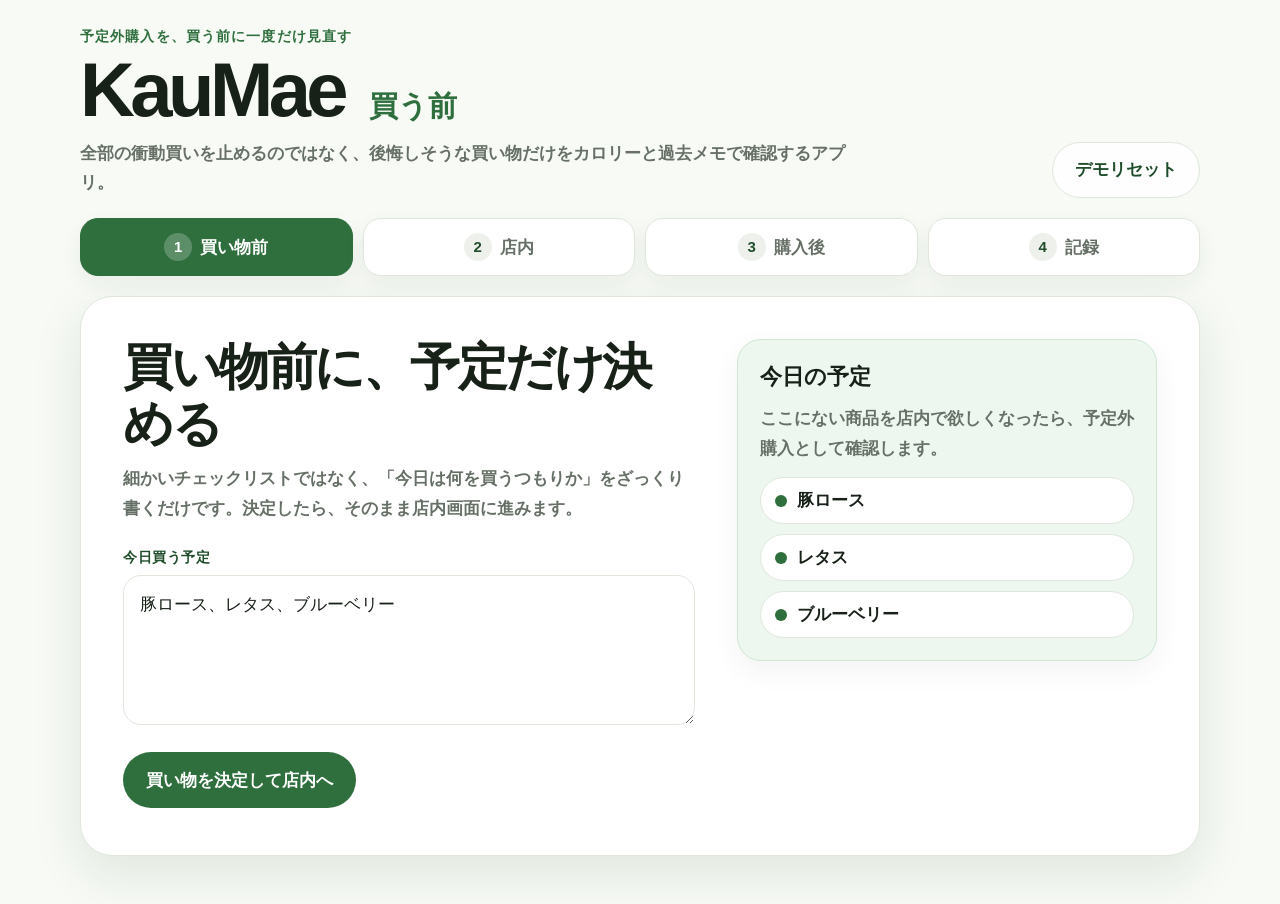
==== commit eac074ce: "Add files via upload" ====
--- a/index.html
+++ b/index.html
@@ -1,33 +1,966 @@
 <!doctype html>
 <html lang="ja">
 <head>
-  <meta charset="utf-8" />
-  <meta name="viewport" content="width=device-width, initial-scale=1" />
+  <meta charset="utf-8">
+  <meta name="viewport" content="width=device-width, initial-scale=1">
   <title>KauMae（買う前）</title>
-  <link rel="stylesheet" href="styles.css" />
+  <style>
+    :root {
+      --green: #2f6f3e;
+      --green-dark: #1f4d2b;
+      --green-soft: #edf7ef;
+      --orange: #e9782e;
+      --orange-soft: #fff2e8;
+      --yellow-soft: #fff9df;
+      --red-soft: #fff0ee;
+      --text: #182118;
+      --muted: #667066;
+      --line: #dfe7dc;
+      --bg: #f7faf5;
+      --white: #ffffff;
+      --shadow: 0 18px 50px rgba(28, 55, 33, .10);
+      font-family: -apple-system, BlinkMacSystemFont, "Hiragino Sans", "Yu Gothic UI", "Yu Gothic", Meiryo, sans-serif;
+    }
+
+    * { box-sizing: border-box; }
+    html, body { margin: 0; min-height: 100%; background: var(--bg); color: var(--text); }
+    body { font-size: 17px; }
+    button, input, textarea, select { font: inherit; }
+    button { cursor: pointer; }
+
+    .shell {
+      width: min(1120px, calc(100% - 28px));
+      margin: 0 auto;
+      padding: 28px 0 48px;
+    }
+
+    .hero {
+      display: grid;
+      grid-template-columns: 1fr auto;
+      gap: 18px;
+      align-items: end;
+      margin-bottom: 18px;
+    }
+
+    .eyebrow {
+      margin: 0 0 8px;
+      color: var(--green);
+      font-size: 14px;
+      font-weight: 900;
+      letter-spacing: .08em;
+    }
+
+    h1 {
+      margin: 0;
+      font-size: clamp(42px, 6vw, 76px);
+      line-height: .95;
+      letter-spacing: -.06em;
+    }
+
+    h1 span {
+      color: var(--green);
+      font-size: .38em;
+      letter-spacing: 0;
+      margin-left: 8px;
+    }
+
+    .lead {
+      margin: 14px 0 0;
+      color: var(--muted);
+      font-weight: 700;
+      line-height: 1.7;
+      max-width: 780px;
+    }
+
+    .top-actions {
+      display: flex;
+      gap: 10px;
+      flex-wrap: wrap;
+      justify-content: end;
+    }
+
+    .nav {
+      display: grid;
+      grid-template-columns: repeat(4, 1fr);
+      gap: 10px;
+      margin: 20px 0;
+    }
+
+    .nav button {
+      border: 1px solid var(--line);
+      background: var(--white);
+      border-radius: 18px;
+      padding: 14px 10px;
+      color: var(--muted);
+      font-weight: 900;
+      box-shadow: 0 8px 22px rgba(28, 55, 33, .06);
+    }
+
+    .nav button span {
+      display: inline-grid;
+      place-items: center;
+      width: 28px;
+      height: 28px;
+      margin-right: 8px;
+      border-radius: 50%;
+      background: #eef1eb;
+      color: var(--green-dark);
+      font-size: 15px;
+    }
+
+    .nav button.active {
+      background: var(--green);
+      color: #fff;
+      border-color: var(--green);
+    }
+
+    .nav button.active span {
+      background: rgba(255,255,255,.22);
+      color: #fff;
+    }
+
+    .app-card {
+      background: var(--white);
+      border: 1px solid var(--line);
+      border-radius: 32px;
+      padding: clamp(22px, 4vw, 42px);
+      min-height: 560px;
+      box-shadow: var(--shadow);
+    }
+
+    .screen-grid {
+      display: grid;
+      grid-template-columns: minmax(0, 1fr) minmax(320px, 420px);
+      gap: clamp(18px, 4vw, 42px);
+      align-items: start;
+    }
+
+    .screen-title {
+      margin: 0 0 10px;
+      font-size: clamp(32px, 4vw, 50px);
+      line-height: 1.15;
+      letter-spacing: -.05em;
+    }
+
+    .screen-subtitle {
+      margin: 0 0 26px;
+      color: var(--muted);
+      line-height: 1.75;
+      font-weight: 700;
+    }
+
+    .field-label {
+      display: block;
+      margin: 18px 0 8px;
+      font-size: 14px;
+      color: var(--green-dark);
+      font-weight: 900;
+      letter-spacing: .04em;
+    }
+
+    .input, .textarea, .select {
+      width: 100%;
+      border: 1px solid var(--line);
+      background: #fff;
+      border-radius: 18px;
+      padding: 15px 16px;
+      outline: none;
+      color: var(--text);
+    }
+
+    .textarea { min-height: 150px; resize: vertical; line-height: 1.7; }
+    .input:focus, .textarea:focus, .select:focus {
+      border-color: var(--green);
+      box-shadow: 0 0 0 4px rgba(47,111,62,.12);
+    }
+
+    .button-row, .button-stack {
+      display: flex;
+      gap: 12px;
+      flex-wrap: wrap;
+      margin-top: 22px;
+    }
+
+    .button-stack { flex-direction: column; }
+
+    .btn {
+      border: 1px solid transparent;
+      border-radius: 999px;
+      padding: 15px 22px;
+      min-height: 56px;
+      font-weight: 900;
+      display: inline-flex;
+      align-items: center;
+      justify-content: center;
+      gap: 8px;
+    }
+
+    .btn.primary { background: var(--green); color: #fff; }
+    .btn.orange { background: var(--orange); color: #fff; }
+    .btn.secondary { background: var(--white); color: var(--green-dark); border-color: var(--green); }
+    .btn.ghost { background: rgba(255,255,255,.8); color: var(--green-dark); border-color: var(--line); }
+    .btn.full { width: 100%; }
+
+    .side-card, .mini-card, .result-card, .praise-card {
+      border: 1px solid var(--line);
+      border-radius: 24px;
+      background: #fff;
+      padding: 22px;
+      box-shadow: 0 10px 28px rgba(28, 55, 33, .06);
+    }
+
+    .side-card.green { background: var(--green-soft); border-color: #cfe6d2; }
+    .side-card.orange { background: var(--orange-soft); border-color: #f4d2ba; }
+    .side-card.yellow { background: var(--yellow-soft); border-color: #efe2aa; }
+
+    .side-card h3, .mini-card h3, .result-card h3, .praise-card h3 {
+      margin: 0 0 12px;
+      font-size: 22px;
+    }
+
+    .side-card p, .mini-card p, .result-card p, .praise-card p {
+      margin: 0;
+      color: var(--muted);
+      line-height: 1.75;
+      font-weight: 700;
+    }
+
+    .plan-preview {
+      display: grid;
+      gap: 10px;
+      margin-top: 14px;
+    }
+
+    .plan-chip {
+      display: flex;
+      align-items: center;
+      gap: 10px;
+      background: #fff;
+      border: 1px solid var(--line);
+      border-radius: 999px;
+      padding: 11px 14px;
+      font-weight: 900;
+    }
+
+    .dot {
+      width: 12px;
+      height: 12px;
+      border-radius: 50%;
+      background: var(--green);
+      flex: 0 0 auto;
+    }
+
+    .category-grid {
+      display: grid;
+      grid-template-columns: repeat(3, 1fr);
+      gap: 10px;
+      margin-top: 8px;
+    }
+
+    .category-btn {
+      border: 1px solid var(--line);
+      background: #fff;
+      border-radius: 18px;
+      padding: 14px 10px;
+      text-align: left;
+      color: var(--text);
+    }
+
+    .category-btn strong { display: block; font-size: 17px; }
+    .category-btn small { display: block; margin-top: 4px; color: var(--muted); font-weight: 700; }
+    .category-btn.active { border-color: var(--orange); background: var(--orange-soft); box-shadow: 0 0 0 4px rgba(233,120,46,.10); }
+
+    .calorie-card {
+      background: linear-gradient(135deg, var(--orange-soft), #fff);
+      border: 1px solid #f2d0b7;
+      border-radius: 28px;
+      padding: 26px;
+      text-align: center;
+    }
+
+    .calorie-card .label {
+      color: var(--muted);
+      font-weight: 900;
+      letter-spacing: .05em;
+      font-size: 14px;
+    }
+
+    .calorie {
+      margin: 8px 0 6px;
+      font-size: clamp(54px, 8vw, 86px);
+      font-weight: 950;
+      letter-spacing: -.06em;
+      color: var(--orange);
+    }
+
+    .calorie span { font-size: .32em; letter-spacing: 0; }
+
+    .question-list {
+      display: grid;
+      gap: 12px;
+      margin-top: 16px;
+    }
+
+    .question-item {
+      display: grid;
+      grid-template-columns: 32px 1fr;
+      gap: 12px;
+      align-items: start;
+      background: #fff;
+      border: 1px solid var(--line);
+      border-radius: 18px;
+      padding: 14px;
+      font-weight: 900;
+    }
+
+    .question-item .icon {
+      display: grid;
+      place-items: center;
+      width: 32px;
+      height: 32px;
+      border-radius: 50%;
+      background: var(--green-soft);
+      color: var(--green-dark);
+      font-size: 16px;
+    }
+
+    .warning-box {
+      margin-top: 16px;
+      background: var(--red-soft);
+      border: 1px solid #f0c7c0;
+      border-radius: 20px;
+      padding: 16px;
+      color: #7a2b20;
+      font-weight: 850;
+      line-height: 1.7;
+    }
+
+    .segmented {
+      display: grid;
+      grid-template-columns: repeat(3, 1fr);
+      gap: 10px;
+      margin: 18px 0;
+    }
+
+    .segmented button {
+      border: 1px solid var(--line);
+      background: #fff;
+      border-radius: 18px;
+      padding: 16px 10px;
+      font-weight: 900;
+    }
+
+    .segmented button.active { background: var(--orange); color: #fff; border-color: var(--orange); }
+
+    .reason-grid {
+      display: flex;
+      flex-wrap: wrap;
+      gap: 10px;
+      margin: 10px 0 12px;
+    }
+
+    .reason-chip {
+      border: 1px solid var(--line);
+      background: #fff;
+      border-radius: 999px;
+      padding: 11px 14px;
+      color: var(--text);
+      font-weight: 850;
+    }
+
+    .reason-chip.active { background: var(--green-soft); color: var(--green-dark); border-color: var(--green); }
+
+
+    .regret-list {
+      display: grid;
+      gap: 10px;
+      margin-top: 14px;
+    }
+
+    .regret-product {
+      background: #fff;
+      border: 1px solid #eadbb1;
+      border-radius: 18px;
+      padding: 14px;
+    }
+
+    .regret-product strong {
+      display: block;
+      color: #714d00;
+      font-size: 18px;
+      margin-bottom: 5px;
+    }
+
+    .regret-product small {
+      display: block;
+      color: var(--muted);
+      font-weight: 750;
+      line-height: 1.65;
+    }
+
+    .history-list {
+      display: grid;
+      gap: 12px;
+      margin-top: 16px;
+    }
+
+    .history-item {
+      border: 1px solid var(--line);
+      border-radius: 20px;
+      padding: 16px;
+      background: #fff;
+      display: grid;
+      grid-template-columns: 1fr auto;
+      gap: 12px;
+    }
+
+    .history-item strong { font-size: 20px; }
+    .history-meta { color: var(--muted); font-weight: 700; line-height: 1.6; margin-top: 6px; }
+    .badge {
+      display: inline-flex;
+      align-items: center;
+      justify-content: center;
+      border-radius: 999px;
+      padding: 7px 10px;
+      font-size: 13px;
+      font-weight: 900;
+      white-space: nowrap;
+    }
+    .badge.good { background: var(--green-soft); color: var(--green-dark); }
+    .badge.normal { background: #eef1eb; color: var(--muted); }
+    .badge.regret { background: var(--orange-soft); color: #9a4517; }
+    .badge.avoid { background: var(--yellow-soft); color: #7b5c00; }
+
+    .empty {
+      border: 1px dashed #cfd7cc;
+      border-radius: 22px;
+      padding: 28px;
+      background: #fbfdf9;
+      color: var(--muted);
+      font-weight: 800;
+      line-height: 1.7;
+    }
+
+    .toast {
+      position: fixed;
+      left: 50%;
+      bottom: 22px;
+      transform: translateX(-50%) translateY(20px);
+      background: #172216;
+      color: #fff;
+      border-radius: 999px;
+      padding: 12px 18px;
+      font-weight: 900;
+      opacity: 0;
+      pointer-events: none;
+      transition: .18s ease;
+      z-index: 20;
+    }
+    .toast.show { opacity: 1; transform: translateX(-50%) translateY(0); }
+
+    @media (max-width: 780px) {
+      .shell { width: min(100% - 20px, 1120px); padding-top: 18px; }
+      .hero { grid-template-columns: 1fr; }
+      .top-actions { justify-content: start; }
+      .nav { grid-template-columns: repeat(2, 1fr); }
+      .app-card { border-radius: 24px; }
+      .screen-grid { grid-template-columns: 1fr; }
+      .category-grid { grid-template-columns: repeat(2, 1fr); }
+      .segmented { grid-template-columns: 1fr; }
+      .history-item { grid-template-columns: 1fr; }
+    }
+  </style>
 </head>
 <body>
-  <div class="app-shell">
+  <div class="shell">
     <header class="hero">
       <div>
         <p class="eyebrow">予定外購入を、買う前に一度だけ見直す</p>
         <h1>KauMae <span>買う前</span></h1>
         <p class="lead">全部の衝動買いを止めるのではなく、後悔しそうな買い物だけをカロリーと過去メモで確認するアプリ。</p>
       </div>
-      <button class="ghost-button" id="resetDemo" type="button">デモリセット</button>
+      <div class="top-actions">
+        <button class="btn ghost" id="resetBtn" type="button">デモリセット</button>
+      </div>
     </header>
 
-    <nav class="step-nav" id="stepNav" aria-label="画面切り替え">
-      <button data-view="plan" class="active" type="button"><span>1</span>買い物前</button>
-      <button data-view="store" type="button"><span>2</span>店内</button>
-      <button data-view="review" type="button"><span>3</span>購入後</button>
-      <button data-view="history" type="button"><span>4</span>記録</button>
+    <nav class="nav" id="nav">
+      <button type="button" data-view="plan" class="active"><span>1</span>買い物前</button>
+      <button type="button" data-view="store"><span>2</span>店内</button>
+      <button type="button" data-view="review"><span>3</span>購入後</button>
+      <button type="button" data-view="history"><span>4</span>記録</button>
     </nav>
 
-    <main class="app-card" id="screenRoot" aria-live="polite"></main>
+    <main class="app-card" id="app"></main>
   </div>
 
-  <div class="toast" id="toast" role="status" aria-live="polite"></div>
-  <script src="app.js"></script>
+  <div class="toast" id="toast"></div>
+
+  <script>
+    var STORAGE_KEY = 'kaumae-single-file-v2';
+
+    var categories = [
+      { id: 'snack', label: 'お菓子', kcal: 320, hint: 'チョコ・ポテチなど' },
+      { id: 'ice', label: 'アイス', kcal: 230, hint: 'カップ・バーなど' },
+      { id: 'bread', label: '総菜パン', kcal: 430, hint: 'カレーパンなど' },
+      { id: 'junk', label: 'ジャンクフード', kcal: 680, hint: 'バーガー・揚げ物など' },
+      { id: 'drink', label: 'ジュース', kcal: 160, hint: '甘い飲み物' },
+      { id: 'deli', label: '総菜', kcal: 380, hint: '揚げ物・惣菜など' }
+    ];
+
+    var reasons = [
+      'カロリーが高かった',
+      '脂質が高かった',
+      '味が期待ほどではなかった',
+      'その時の気分で買ってしまった',
+      'お金がもったいなかった',
+      '量が多すぎた',
+      'また買いたい'
+    ];
+
+    function makeId() {
+      return 'id-' + Date.now() + '-' + Math.random().toString(16).slice(2);
+    }
+
+    function defaultState() {
+      return {
+        view: 'plan',
+        planText: '豚ロース、レタス、ブルーベリー',
+        candidateName: 'クジラベーコン',
+        categoryId: 'deli',
+        pending: null,
+        reviewStatus: 'ふつう',
+        selectedReasons: [],
+        history: [
+          {
+            id: makeId(),
+            type: 'bought',
+            name: 'ポッキー',
+            categoryId: 'snack',
+            kcal: 320,
+            status: '後悔した',
+            reasons: ['カロリーが高かった', 'その時の気分で買ってしまった', '量が多すぎた'],
+            note: 'お菓子売り場で見てつい買ったが、あとで食べすぎた感じがした。',
+            date: new Date(Date.now() - 172800000).toISOString()
+          },
+          {
+            id: makeId(),
+            type: 'bought',
+            name: 'クジラベーコン',
+            categoryId: 'deli',
+            kcal: 380,
+            status: '後悔した',
+            reasons: ['脂質が高かった', '味が期待ほどではなかった', 'その時の気分で買ってしまった'],
+            note: 'おもしろそうで買ったが、家ではそこまで食べたくならなかった。',
+            date: new Date(Date.now() - 86400000).toISOString()
+          }
+        ]
+      };
+    }
+
+    function loadState() {
+      try {
+        var saved = localStorage.getItem(STORAGE_KEY);
+        if (!saved) return defaultState();
+        var parsed = JSON.parse(saved);
+        var base = defaultState();
+        for (var key in parsed) base[key] = parsed[key];
+        return base;
+      } catch (e) {
+        return defaultState();
+      }
+    }
+
+    var state = loadState();
+    var app = document.getElementById('app');
+    var nav = document.getElementById('nav');
+    var toast = document.getElementById('toast');
+
+    function save() {
+      localStorage.setItem(STORAGE_KEY, JSON.stringify(state));
+    }
+
+    function escapeHtml(value) {
+      return String(value || '')
+        .replace(/&/g, '&amp;')
+        .replace(/</g, '&lt;')
+        .replace(/>/g, '&gt;')
+        .replace(/"/g, '&quot;')
+        .replace(/'/g, '&#039;');
+    }
+
+    function categoryById(id) {
+      for (var i = 0; i < categories.length; i++) {
+        if (categories[i].id === id) return categories[i];
+      }
+      return categories[0];
+    }
+
+    function normalize(value) {
+      return String(value || '').trim().toLowerCase().replace(/\s+/g, '');
+    }
+
+    function plannedWords() {
+      return String(state.planText || '')
+        .split(/[、,\n]/)
+        .map(function (x) { return x.trim(); })
+        .filter(Boolean);
+    }
+
+    function isPlanned(name) {
+      var n = normalize(name);
+      return plannedWords().some(function (item) {
+        var p = normalize(item);
+        return p && (n === p || n.indexOf(p) >= 0 || p.indexOf(n) >= 0);
+      });
+    }
+
+    function regretMatch(name) {
+      var n = normalize(name);
+      for (var i = state.history.length - 1; i >= 0; i--) {
+        var item = state.history[i];
+        if (item.status === '後悔した') {
+          var h = normalize(item.name);
+          if (h && (n === h || n.indexOf(h) >= 0 || h.indexOf(n) >= 0)) return item;
+        }
+      }
+      return null;
+    }
+
+
+    function categoryRegrets(categoryId) {
+      var seen = {};
+      var list = [];
+      for (var i = state.history.length - 1; i >= 0; i--) {
+        var item = state.history[i];
+        if (item.type === 'bought' && item.status === '後悔した' && item.categoryId === categoryId) {
+          var key = normalize(item.name);
+          if (!seen[key]) {
+            seen[key] = true;
+            list.push(item);
+          }
+        }
+      }
+      return list.slice(0, 4);
+    }
+
+    function categoryRegretsHtml(categoryId) {
+      var regrets = categoryRegrets(categoryId);
+      if (!regrets.length) {
+        return '<p>この種類で後悔した記録はまだありません。今回の買い物後に記録すると、次回ここに表示されます。</p>';
+      }
+      return '<div class="regret-list">' + regrets.map(function (item) {
+        var reason = item.reasons && item.reasons.length ? item.reasons.slice(0, 2).join('・') : '理由メモなし';
+        return '<div class="regret-product"><strong>' + escapeHtml(item.name) + ' は後悔した</strong><small>前回の理由：' + escapeHtml(reason) + '<br>推定 ' + item.kcal + 'kcal</small></div>';
+      }).join('') + '</div>';
+    }
+
+    function setView(view) {
+      state.view = view;
+      save();
+      render();
+    }
+
+    function updateNav() {
+      var buttons = nav.querySelectorAll('button');
+      for (var i = 0; i < buttons.length; i++) {
+        buttons[i].classList.toggle('active', buttons[i].dataset.view === state.view);
+      }
+    }
+
+    function planPreviewHtml() {
+      var words = plannedWords();
+      if (!words.length) return '<div class="empty">まだ予定がありません。ざっくりでいいので、今日買う予定を書いてください。</div>';
+      return '<div class="plan-preview">' + words.map(function (word) {
+        return '<div class="plan-chip"><span class="dot"></span>' + escapeHtml(word) + '</div>';
+      }).join('') + '</div>';
+    }
+
+    function renderPlan() {
+      app.innerHTML = '' +
+        '<section class="screen-grid">' +
+          '<div>' +
+            '<h2 class="screen-title">買い物前に、予定だけ決める</h2>' +
+            '<p class="screen-subtitle">細かいチェックリストではなく、「今日は何を買うつもりか」をざっくり書くだけです。決定したら、そのまま店内画面に進みます。</p>' +
+            '<label class="field-label" for="planText">今日買う予定</label>' +
+            '<textarea class="textarea" id="planText" placeholder="例：豚ロース、レタス、ブルーベリー">' + escapeHtml(state.planText) + '</textarea>' +
+            '<div class="button-row">' +
+              '<button class="btn primary" type="button" data-action="save-plan">買い物を決定して店内へ</button>' +
+            '</div>' +
+          '</div>' +
+          '<aside class="side-card green">' +
+            '<h3>今日の予定</h3>' +
+            '<p>ここにない商品を店内で欲しくなったら、予定外購入として確認します。</p>' +
+            planPreviewHtml() +
+          '</aside>' +
+        '</section>';
+    }
+
+    function categoryButtonsHtml() {
+      return categories.map(function (cat) {
+        var active = cat.id === state.categoryId ? ' active' : '';
+        return '<button class="category-btn' + active + '" type="button" data-action="select-category" data-id="' + cat.id + '">' +
+          '<strong>' + cat.label + '</strong><small>' + cat.hint + '</small>' +
+        '</button>';
+      }).join('');
+    }
+
+    function renderStore() {
+      var cat = categoryById(state.categoryId);
+      var name = state.candidateName || '';
+      var planned = isPlanned(name);
+      var regret = regretMatch(name);
+      var categoryRegretHtml = categoryRegretsHtml(cat.id);
+      app.innerHTML = '' +
+        '<section class="screen-grid">' +
+          '<div>' +
+            '<h2 class="screen-title">店内で気になった商品を確認</h2>' +
+            '<p class="screen-subtitle">商品名とカテゴリーを入れると、推定カロリーを表示します。買う前に少しだけ立ち止まる画面です。</p>' +
+            '<label class="field-label" for="candidateName">気になる商品</label>' +
+            '<input class="input" id="candidateName" value="' + escapeHtml(name) + '" placeholder="例：クジラベーコン">' +
+            '<label class="field-label">カテゴリー</label>' +
+            '<div class="category-grid">' + categoryButtonsHtml() + '</div>' +
+            '<div class="button-row">' +
+              '<button class="btn orange" type="button" data-action="buy">買ったので振り返る</button>' +
+              '<button class="btn secondary" type="button" data-action="avoid">今回はやめる</button>' +
+            '</div>' +
+          '</div>' +
+          '<aside>' +
+            '<div class="calorie-card">' +
+              '<div class="label">推定カロリー</div>' +
+              '<div class="calorie">' + cat.kcal + '<span>kcal</span></div>' +
+              '<p>' + escapeHtml(cat.label) + 'の一般的な目安です。</p>' +
+            '</div>' +
+            '<div class="question-list">' +
+              '<div class="question-item"><span class="icon">?</span><span>今の気分でほしいだけ？</span></div>' +
+              '<div class="question-item"><span class="icon">↺</span><span>後悔はない？</span></div>' +
+              '<div class="question-item"><span class="icon">k</span><span>カロリーをまずはチェック</span></div>' +
+            '</div>' +
+            '<div class="side-card yellow" style="margin-top:16px"><h3>前回後悔した商品</h3><p>' + escapeHtml(cat.label) + 'で過去に後悔した商品を表示します。</p>' + categoryRegretHtml + '</div>' +
+            (planned ? '<div class="side-card green" style="margin-top:16px"><h3>予定に入っています</h3><p>買う予定にある商品なので、強い確認は出しません。</p></div>' : '') +
+            (regret ? '<div class="warning-box">前にも似た買い物で後悔しています。前回の理由：' + escapeHtml(regret.reasons.slice(0,2).join('・')) + '</div>' : '') +
+          '</aside>' +
+        '</section>';
+    }
+
+    function statusButtonsHtml() {
+      return ['買ってよかった', 'ふつう', '後悔した'].map(function (label) {
+        var active = state.reviewStatus === label ? ' active' : '';
+        return '<button class="' + active + '" type="button" data-action="status" data-status="' + label + '">' + label + '</button>';
+      }).join('');
+    }
+
+    function reasonButtonsHtml() {
+      return reasons.map(function (reason) {
+        var active = state.selectedReasons.indexOf(reason) >= 0 ? ' active' : '';
+        var prefix = active ? '✓ ' : '';
+        return '<button class="reason-chip' + active + '" type="button" data-action="reason" data-reason="' + reason + '">' + prefix + reason + '</button>';
+      }).join('');
+    }
+
+    function renderReview() {
+      if (!state.pending) {
+        app.innerHTML = '<div class="empty"><strong>振り返る商品がありません。</strong><br>店内画面で「買ったので振り返る」を押すと、ここに移動します。</div><div class="button-row"><button class="btn primary" type="button" data-action="go-store">店内画面へ</button></div>';
+        return;
+      }
+      app.innerHTML = '' +
+        '<section class="screen-grid">' +
+          '<div>' +
+            '<h2 class="screen-title">買ってどうだった？</h2>' +
+            '<p class="screen-subtitle">予定外購入を責めるのではなく、次回の買い物前に思い出せるように記録します。</p>' +
+            '<div class="result-card">' +
+              '<h3>' + escapeHtml(state.pending.name) + '</h3>' +
+              '<p>' + escapeHtml(categoryById(state.pending.categoryId).label) + '・推定 ' + state.pending.kcal + 'kcal</p>' +
+            '</div>' +
+            '<label class="field-label">評価</label>' +
+            '<div class="segmented">' + statusButtonsHtml() + '</div>' +
+            '<label class="field-label">理由</label>' +
+            '<div class="reason-grid">' + reasonButtonsHtml() + '</div>' +
+            '<label class="field-label" for="note">メモ</label>' +
+            '<textarea class="textarea" id="note" placeholder="例：その場では欲しかったが、家ではあまり食べたくならなかった。"></textarea>' +
+            '<div class="button-row"><button class="btn primary" type="button" data-action="save-review">記録を保存する</button></div>' +
+          '</div>' +
+          '<aside class="side-card orange">' +
+            '<h3>記録の使い方</h3>' +
+            '<p>「後悔した」と保存した商品は、次回似た商品を買おうとしたときに店内画面で注意表示されます。</p>' +
+          '</aside>' +
+        '</section>';
+    }
+
+    function renderPraise(item) {
+      app.innerHTML = '' +
+        '<section class="screen-grid">' +
+          '<div>' +
+            '<h2 class="screen-title">今回は立ち止まれました</h2>' +
+            '<p class="screen-subtitle">買わなかったことを「我慢」ではなく、「後悔しそうな買い物を選び直せた」として記録します。</p>' +
+            '<div class="praise-card">' +
+              '<h3>' + escapeHtml(item.name) + 'を今回はやめました</h3>' +
+              '<p>' + escapeHtml(categoryById(item.categoryId).label) + '・推定 ' + item.kcal + 'kcal を買う前に確認できました。</p>' +
+            '</div>' +
+            '<div class="button-row">' +
+              '<button class="btn primary" type="button" data-action="go-store">別の商品を確認する</button>' +
+              '<button class="btn secondary" type="button" data-action="go-history">記録を見る</button>' +
+            '</div>' +
+          '</div>' +
+          '<aside class="side-card green">' +
+            '<h3>いい判断です</h3>' +
+            '<p>全部を節約する必要はありません。後悔しそうな予定外購入だけ、買う前に気づければ十分です。</p>' +
+          '</aside>' +
+        '</section>';
+    }
+
+    function renderHistory() {
+      var items = state.history.slice().reverse();
+      var html = '<h2 class="screen-title">買い物の記録</h2><p class="screen-subtitle">買った後の感想と、買う前にやめられた記録を残します。</p>';
+      if (!items.length) {
+        html += '<div class="empty">まだ記録がありません。</div>';
+      } else {
+        html += '<div class="history-list">' + items.map(function (item) {
+          var cls = item.type === 'avoided' ? 'avoid' : item.status === '後悔した' ? 'regret' : item.status === '買ってよかった' ? 'good' : 'normal';
+          var label = item.type === 'avoided' ? 'やめられた' : item.status;
+          var meta = categoryById(item.categoryId).label + '・推定 ' + item.kcal + 'kcal';
+          var reasonText = item.reasons && item.reasons.length ? '<br>理由：' + escapeHtml(item.reasons.join('・')) : '';
+          var noteText = item.note ? '<br>メモ：' + escapeHtml(item.note) : '';
+          return '<article class="history-item"><div><strong>' + escapeHtml(item.name) + '</strong><div class="history-meta">' + meta + reasonText + noteText + '</div></div><span class="badge ' + cls + '">' + escapeHtml(label) + '</span></article>';
+        }).join('') + '</div>';
+      }
+      app.innerHTML = html;
+    }
+
+    function render() {
+      updateNav();
+      if (state.view === 'plan') renderPlan();
+      if (state.view === 'store') renderStore();
+      if (state.view === 'review') renderReview();
+      if (state.view === 'history') renderHistory();
+    }
+
+    function showToast(message) {
+      toast.textContent = message;
+      toast.classList.add('show');
+      clearTimeout(toast.timer);
+      toast.timer = setTimeout(function () { toast.classList.remove('show'); }, 1700);
+    }
+
+    function updateCandidateFromInputs() {
+      var input = document.getElementById('candidateName');
+      if (input) state.candidateName = input.value.trim() || '名前未入力の商品';
+      var cat = categoryById(state.categoryId);
+      return {
+        id: makeId(),
+        name: state.candidateName,
+        categoryId: cat.id,
+        kcal: cat.kcal,
+        date: new Date().toISOString()
+      };
+    }
+
+    document.addEventListener('click', function (event) {
+      var target = event.target.closest('[data-action]');
+      if (!target) return;
+      var action = target.dataset.action;
+
+      if (action === 'save-plan') {
+        var planText = document.getElementById('planText');
+        state.planText = planText ? planText.value.trim() : state.planText;
+        setView('store');
+        showToast('買い物予定を決定しました');
+      }
+
+      if (action === 'select-category') {
+        var input = document.getElementById('candidateName');
+        if (input) state.candidateName = input.value.trim();
+        state.categoryId = target.dataset.id;
+        save();
+        render();
+      }
+
+      if (action === 'buy') {
+        state.pending = updateCandidateFromInputs();
+        state.reviewStatus = 'ふつう';
+        state.selectedReasons = [];
+        setView('review');
+        showToast('購入後の振り返りへ移動しました');
+      }
+
+      if (action === 'avoid') {
+        var avoided = updateCandidateFromInputs();
+        avoided.type = 'avoided';
+        avoided.status = 'やめられた';
+        avoided.reasons = ['買う前にカロリーを確認できた'];
+        avoided.note = '';
+        state.history.push(avoided);
+        save();
+        renderPraise(avoided);
+        showToast('今回は立ち止まれました');
+      }
+
+      if (action === 'status') {
+        state.reviewStatus = target.dataset.status;
+        save();
+        renderReview();
+      }
+
+      if (action === 'reason') {
+        var reason = target.dataset.reason;
+        var index = state.selectedReasons.indexOf(reason);
+        if (index >= 0) state.selectedReasons.splice(index, 1);
+        else state.selectedReasons.push(reason);
+        save();
+        renderReview();
+      }
+
+      if (action === 'save-review') {
+        if (!state.pending) return;
+        var note = document.getElementById('note');
+        var record = {
+          id: makeId(),
+          type: 'bought',
+          name: state.pending.name,
+          categoryId: state.pending.categoryId,
+          kcal: state.pending.kcal,
+          status: state.reviewStatus,
+          reasons: state.selectedReasons.slice(),
+          note: note ? note.value.trim() : '',
+          date: new Date().toISOString()
+        };
+        state.history.push(record);
+        state.pending = null;
+        state.selectedReasons = [];
+        state.reviewStatus = 'ふつう';
+        setView('history');
+        showToast('振り返りを保存しました');
+      }
+
+      if (action === 'go-store') setView('store');
+      if (action === 'go-history') setView('history');
+    });
+
+    document.addEventListener('input', function (event) {
+      if (event.target.id === 'candidateName') {
+        state.candidateName = event.target.value;
+        save();
+      }
+      if (event.target.id === 'planText') {
+        state.planText = event.target.value;
+        save();
+      }
+    });
+
+    nav.addEventListener('click', function (event) {
+      var button = event.target.closest('button[data-view]');
+      if (!button) return;
+      setView(button.dataset.view);
+    });
+
+    document.getElementById('resetBtn').addEventListener('click', function () {
+      localStorage.removeItem(STORAGE_KEY);
+      state = defaultState();
+      render();
+      showToast('デモ状態に戻しました');
+    });
+
+    render();
+  </script>
 </body>
 </html>
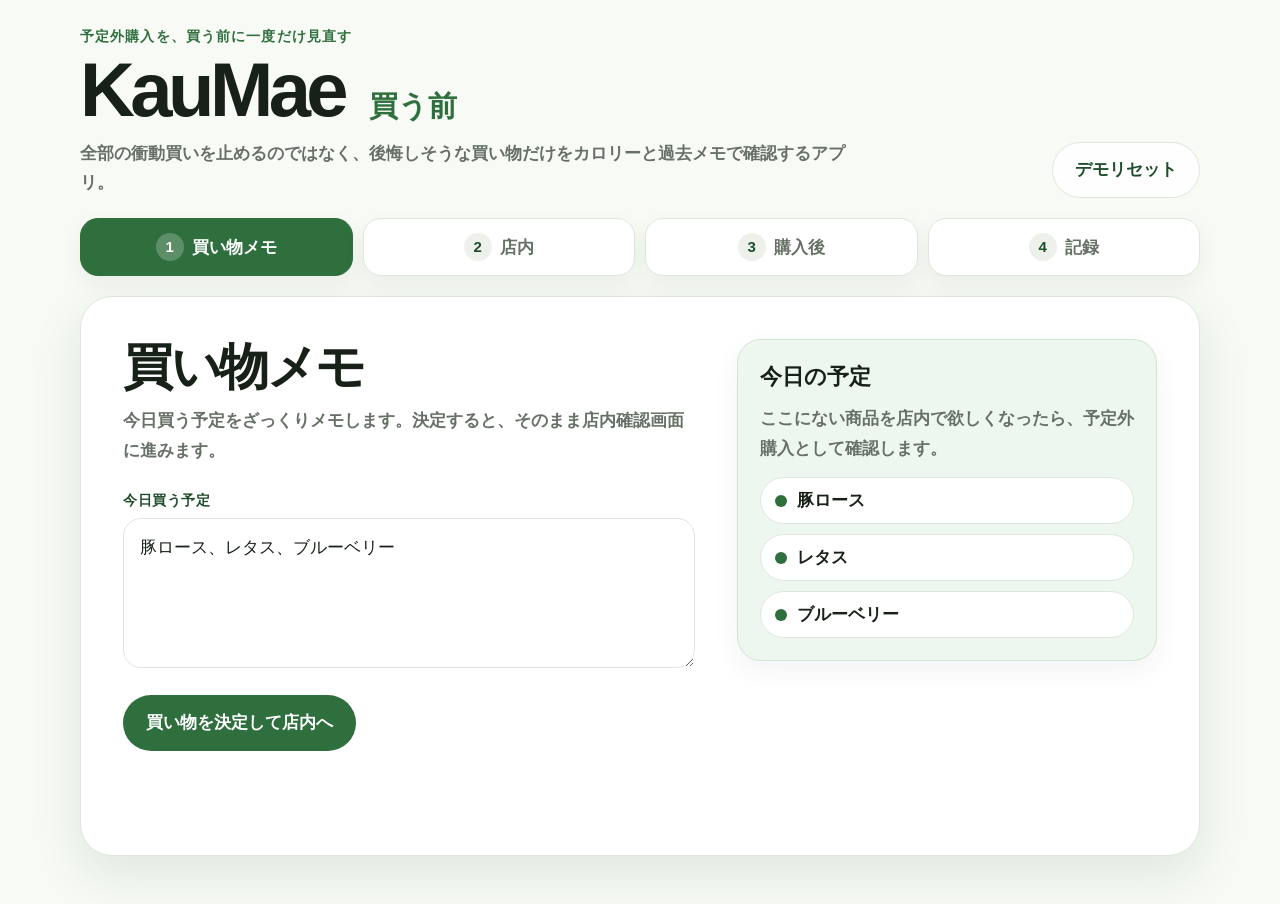
==== commit f170f166: "Add files via upload" ====
--- a/index.html
+++ b/index.html
@@ -469,6 +469,190 @@
       .segmented { grid-template-columns: 1fr; }
       .history-item { grid-template-columns: 1fr; }
     }
+
+
+    /* スマホ向け調整 */
+    @media (max-width: 780px) {
+      body { font-size: 16px; overflow-x: hidden; }
+      .shell {
+        width: 100%;
+        padding: 12px 12px 28px;
+      }
+      .hero {
+        grid-template-columns: 1fr;
+        gap: 12px;
+        margin-bottom: 10px;
+      }
+      .eyebrow {
+        font-size: 12px;
+        line-height: 1.6;
+        letter-spacing: .04em;
+        margin-bottom: 6px;
+      }
+      h1 {
+        font-size: 42px;
+        line-height: 1;
+      }
+      h1 span {
+        display: inline-block;
+        font-size: 18px;
+        margin-left: 6px;
+      }
+      .lead {
+        font-size: 14px;
+        line-height: 1.7;
+        margin-top: 10px;
+      }
+      .top-actions {
+        justify-content: stretch;
+      }
+      .top-actions .btn {
+        width: 100%;
+      }
+      .nav {
+        position: sticky;
+        top: 0;
+        z-index: 10;
+        grid-template-columns: repeat(2, 1fr);
+        gap: 8px;
+        margin: 12px -2px 12px;
+        padding: 8px 2px;
+        background: rgba(247,250,245,.96);
+        backdrop-filter: blur(10px);
+      }
+      .nav button {
+        min-height: 50px;
+        border-radius: 14px;
+        padding: 9px 6px;
+        font-size: 14px;
+        box-shadow: 0 5px 16px rgba(28, 55, 33, .06);
+      }
+      .nav button span {
+        width: 24px;
+        height: 24px;
+        margin-right: 5px;
+        font-size: 13px;
+      }
+      .app-card {
+        min-height: auto;
+        border-radius: 20px;
+        padding: 18px 14px;
+      }
+      .screen-grid {
+        grid-template-columns: 1fr;
+        gap: 18px;
+      }
+      .screen-title {
+        font-size: 28px;
+        line-height: 1.25;
+        letter-spacing: -.03em;
+      }
+      .screen-subtitle {
+        font-size: 15px;
+        line-height: 1.7;
+        margin-bottom: 18px;
+      }
+      .field-label {
+        font-size: 13px;
+        margin-top: 14px;
+      }
+      .input, .textarea, .select {
+        min-height: 52px;
+        border-radius: 15px;
+        padding: 13px 14px;
+        font-size: 16px;
+      }
+      .textarea {
+        min-height: 120px;
+      }
+      .button-row, .button-stack {
+        flex-direction: column;
+        gap: 10px;
+        margin-top: 18px;
+      }
+      .btn {
+        width: 100%;
+        min-height: 54px;
+        padding: 14px 16px;
+      }
+      .side-card, .mini-card, .result-card, .praise-card {
+        border-radius: 18px;
+        padding: 16px;
+      }
+      .side-card h3, .mini-card h3, .result-card h3, .praise-card h3 {
+        font-size: 19px;
+      }
+      .category-grid {
+        grid-template-columns: repeat(2, minmax(0, 1fr));
+        gap: 8px;
+      }
+      .category-btn {
+        border-radius: 15px;
+        padding: 12px 10px;
+      }
+      .category-btn strong {
+        font-size: 16px;
+      }
+      .category-btn small {
+        font-size: 12px;
+        line-height: 1.45;
+      }
+      .calorie-card {
+        border-radius: 20px;
+        padding: 18px;
+      }
+      .calorie {
+        font-size: 56px;
+      }
+      .question-item {
+        border-radius: 15px;
+        padding: 12px;
+        grid-template-columns: 30px 1fr;
+        font-size: 15px;
+      }
+      .question-item .icon {
+        width: 30px;
+        height: 30px;
+      }
+      .segmented {
+        grid-template-columns: 1fr;
+      }
+      .segmented button {
+        min-height: 50px;
+      }
+      .reason-grid {
+        display: grid;
+        grid-template-columns: 1fr;
+      }
+      .reason-chip {
+        width: 100%;
+        text-align: left;
+        border-radius: 15px;
+        padding: 13px 14px;
+      }
+      .history-item {
+        grid-template-columns: 1fr;
+      }
+      .empty {
+        padding: 18px;
+        border-radius: 18px;
+      }
+      .toast {
+        width: calc(100% - 24px);
+        bottom: 14px;
+        border-radius: 16px;
+        text-align: center;
+      }
+    }
+
+    @media (max-width: 390px) {
+      .nav button { font-size: 13px; }
+      .nav button span { margin-right: 3px; }
+      .category-grid { grid-template-columns: 1fr; }
+      h1 { font-size: 38px; }
+      .screen-title { font-size: 26px; }
+    }
+
   </style>
 </head>
 <body>
@@ -485,7 +669,7 @@
     </header>
 
     <nav class="nav" id="nav">
-      <button type="button" data-view="plan" class="active"><span>1</span>買い物前</button>
+      <button type="button" data-view="plan" class="active"><span>1</span>買い物メモ</button>
       <button type="button" data-view="store"><span>2</span>店内</button>
       <button type="button" data-view="review"><span>3</span>購入後</button>
       <button type="button" data-view="history"><span>4</span>記録</button>
@@ -497,7 +681,7 @@
   <div class="toast" id="toast"></div>
 
   <script>
-    var STORAGE_KEY = 'kaumae-single-file-v2';
+    var STORAGE_KEY = 'kaumae-single-file-v3';
 
     var categories = [
       { id: 'snack', label: 'お菓子', kcal: 320, hint: 'チョコ・ポテチなど' },
@@ -680,8 +864,8 @@
       app.innerHTML = '' +
         '<section class="screen-grid">' +
           '<div>' +
-            '<h2 class="screen-title">買い物前に、予定だけ決める</h2>' +
-            '<p class="screen-subtitle">細かいチェックリストではなく、「今日は何を買うつもりか」をざっくり書くだけです。決定したら、そのまま店内画面に進みます。</p>' +
+            '<h2 class="screen-title">買い物メモ</h2>' +
+            '<p class="screen-subtitle">今日買う予定をざっくりメモします。決定すると、そのまま店内確認画面に進みます。</p>' +
             '<label class="field-label" for="planText">今日買う予定</label>' +
             '<textarea class="textarea" id="planText" placeholder="例：豚ロース、レタス、ブルーベリー">' + escapeHtml(state.planText) + '</textarea>' +
             '<div class="button-row">' +
@@ -734,7 +918,7 @@
             '<div class="question-list">' +
               '<div class="question-item"><span class="icon">?</span><span>今の気分でほしいだけ？</span></div>' +
               '<div class="question-item"><span class="icon">↺</span><span>後悔はない？</span></div>' +
-              '<div class="question-item"><span class="icon">k</span><span>カロリーをまずはチェック</span></div>' +
+              '<div class="question-item"><span class="icon">熱</span><span>カロリーをまずはチェック</span></div>' +
             '</div>' +
             '<div class="side-card yellow" style="margin-top:16px"><h3>前回後悔した商品</h3><p>' + escapeHtml(cat.label) + 'で過去に後悔した商品を表示します。</p>' + categoryRegretHtml + '</div>' +
             (planned ? '<div class="side-card green" style="margin-top:16px"><h3>予定に入っています</h3><p>買う予定にある商品なので、強い確認は出しません。</p></div>' : '') +
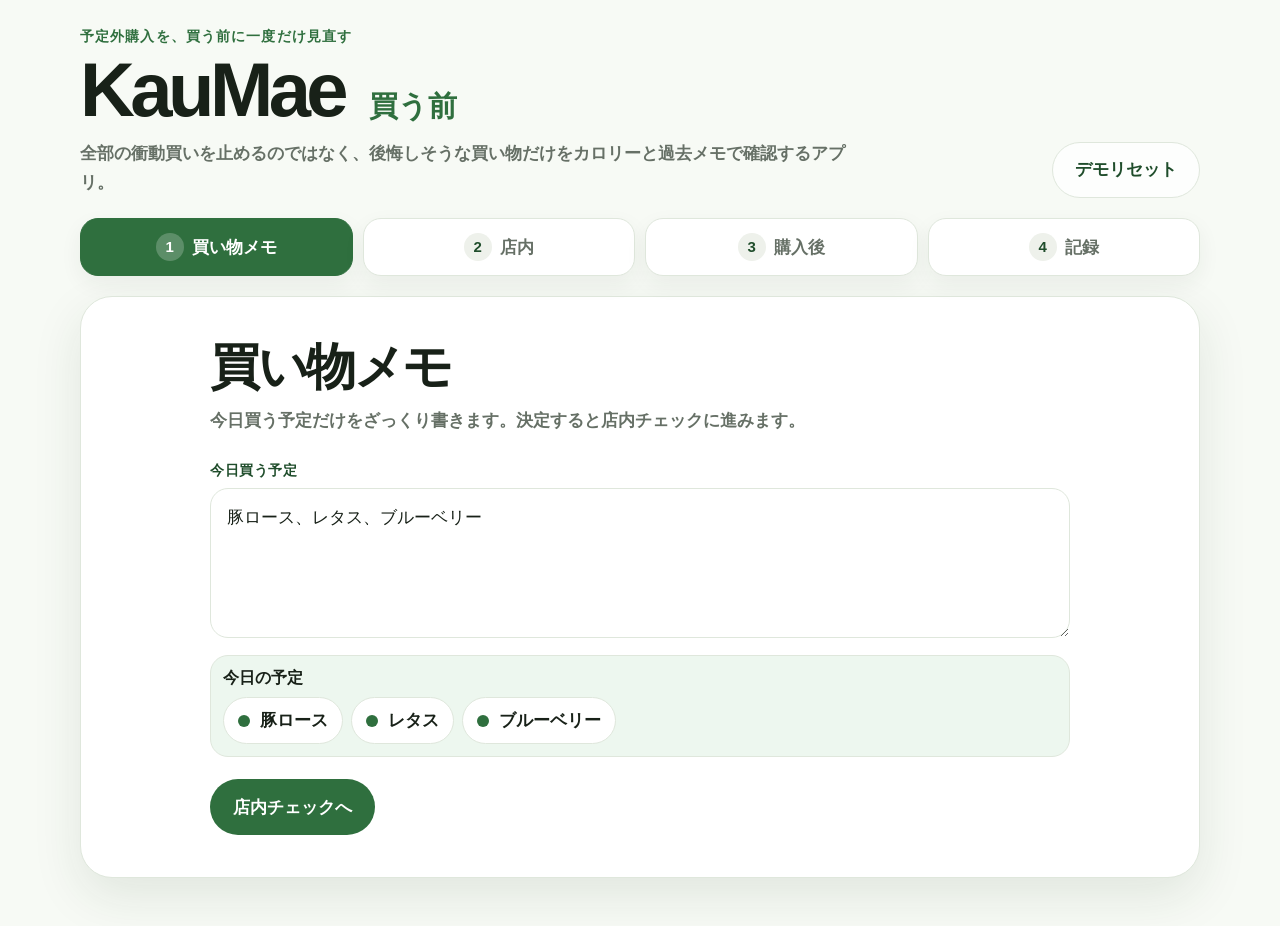
==== commit 67e9883d: "Add files via upload" ====
--- a/index.html
+++ b/index.html
@@ -653,6 +653,263 @@
       .screen-title { font-size: 26px; }
     }
 
+
+    /* v4: スクロールを減らすためのコンパクトUI */
+    .single-screen { max-width: 860px; margin: 0 auto; }
+    .compact-title-row {
+      display: flex;
+      align-items: flex-end;
+      justify-content: space-between;
+      gap: 12px;
+      margin-bottom: 12px;
+    }
+    .compact-title-row .screen-title { margin-bottom: 0; }
+    .compact-note {
+      margin: 0;
+      color: var(--muted);
+      font-size: 14px;
+      font-weight: 800;
+      line-height: 1.55;
+    }
+    .compact-preview {
+      margin-top: 12px;
+      padding: 12px;
+      border: 1px solid var(--line);
+      border-radius: 18px;
+      background: var(--green-soft);
+    }
+    .compact-preview h3 {
+      margin: 0 0 8px;
+      font-size: 16px;
+    }
+    .compact-preview .plan-preview {
+      display: flex;
+      flex-wrap: wrap;
+      gap: 8px;
+      margin-top: 0;
+    }
+    .quick-summary {
+      display: grid;
+      grid-template-columns: repeat(2, minmax(0, 1fr));
+      gap: 10px;
+      margin: 12px 0;
+    }
+    .summary-card {
+      border: 1px solid var(--line);
+      border-radius: 18px;
+      padding: 14px;
+      background: #fff;
+      box-shadow: 0 8px 20px rgba(28, 55, 33, .04);
+    }
+    .summary-card.orange { background: var(--orange-soft); border-color: #f2d0b7; }
+    .summary-card.green { background: var(--green-soft); border-color: #cfe6d2; }
+    .summary-card .small-label {
+      display: block;
+      color: var(--muted);
+      font-size: 12px;
+      font-weight: 900;
+      letter-spacing: .04em;
+      margin-bottom: 4px;
+    }
+    .summary-card strong {
+      display: block;
+      font-size: 26px;
+      line-height: 1.1;
+    }
+    .summary-card strong span { font-size: 14px; margin-left: 2px; }
+    .store-buttons {
+      display: grid;
+      grid-template-columns: 1fr 1fr;
+    }
+    .compact-warning { margin-top: 10px; }
+
+    @media (max-width: 780px) {
+      body { font-size: 15px; }
+      .shell { padding: 8px 10px 22px; }
+      .hero {
+        display: flex;
+        align-items: center;
+        justify-content: space-between;
+        gap: 10px;
+        margin-bottom: 6px;
+      }
+      .eyebrow, .lead { display: none; }
+      h1 { font-size: 31px; letter-spacing: -.05em; }
+      h1 span { font-size: 14px; margin-left: 4px; }
+      .top-actions .btn {
+        width: auto;
+        min-height: 36px;
+        padding: 7px 10px;
+        font-size: 12px;
+      }
+      .nav {
+        position: sticky;
+        top: 0;
+        z-index: 10;
+        grid-template-columns: repeat(4, 1fr);
+        gap: 5px;
+        margin: 6px -2px 8px;
+        padding: 6px 2px;
+        background: rgba(247,250,245,.97);
+        backdrop-filter: blur(10px);
+      }
+      .nav button {
+        min-height: 38px;
+        border-radius: 12px;
+        padding: 6px 4px;
+        font-size: 12px;
+        box-shadow: none;
+      }
+      .nav button span { display: none; }
+      .app-card {
+        border-radius: 18px;
+        padding: 12px;
+        min-height: 0;
+        box-shadow: 0 10px 26px rgba(28, 55, 33, .08);
+      }
+      .screen-grid, .single-screen {
+        display: block;
+      }
+      .screen-title {
+        font-size: 23px;
+        line-height: 1.25;
+        margin: 0 0 5px;
+      }
+      .screen-subtitle, .compact-note {
+        font-size: 13px;
+        line-height: 1.45;
+        margin-bottom: 10px;
+      }
+      .field-label {
+        margin: 10px 0 5px;
+        font-size: 12px;
+      }
+      .input, .textarea, .select {
+        min-height: 43px;
+        border-radius: 13px;
+        padding: 10px 12px;
+        font-size: 16px;
+      }
+      .textarea { min-height: 76px; line-height: 1.5; }
+      .button-row, .button-stack {
+        margin-top: 12px;
+        gap: 8px;
+      }
+      .btn {
+        min-height: 46px;
+        padding: 10px 14px;
+        font-size: 14px;
+      }
+      .category-grid {
+        grid-template-columns: repeat(3, 1fr);
+        gap: 6px;
+        margin-top: 6px;
+      }
+      .category-btn {
+        border-radius: 12px;
+        padding: 9px 6px;
+        text-align: center;
+      }
+      .category-btn strong { font-size: 13px; }
+      .category-btn small { display: none; }
+      .quick-summary {
+        gap: 7px;
+        margin: 10px 0;
+      }
+      .summary-card {
+        border-radius: 14px;
+        padding: 10px;
+      }
+      .summary-card .small-label { font-size: 11px; margin-bottom: 3px; }
+      .summary-card strong { font-size: 22px; }
+      .question-list {
+        gap: 6px;
+        margin-top: 8px;
+      }
+      .question-item {
+        border-radius: 12px;
+        padding: 8px 10px;
+        grid-template-columns: 24px 1fr;
+        gap: 8px;
+        font-size: 13px;
+      }
+      .question-item .icon {
+        width: 24px;
+        height: 24px;
+        font-size: 12px;
+      }
+      .side-card, .mini-card, .result-card, .praise-card, .compact-preview {
+        border-radius: 14px;
+        padding: 12px;
+        box-shadow: none;
+      }
+      .side-card h3, .mini-card h3, .result-card h3, .praise-card h3, .compact-preview h3 {
+        font-size: 16px;
+        margin-bottom: 6px;
+      }
+      .side-card p, .mini-card p, .result-card p, .praise-card p {
+        line-height: 1.45;
+        font-size: 13px;
+      }
+      .regret-list {
+        gap: 6px;
+        margin-top: 8px;
+      }
+      .regret-product {
+        border-radius: 12px;
+        padding: 10px;
+      }
+      .regret-product strong { font-size: 14px; margin-bottom: 3px; }
+      .regret-product small { font-size: 12px; line-height: 1.45; }
+      .warning-box {
+        border-radius: 13px;
+        padding: 10px;
+        font-size: 13px;
+        line-height: 1.5;
+      }
+      .segmented {
+        grid-template-columns: repeat(3, 1fr);
+        gap: 6px;
+        margin: 8px 0 10px;
+      }
+      .segmented button {
+        min-height: 40px;
+        border-radius: 12px;
+        padding: 8px 4px;
+        font-size: 13px;
+      }
+      .reason-grid {
+        display: grid;
+        grid-template-columns: repeat(2, 1fr);
+        gap: 6px;
+      }
+      .reason-chip {
+        width: 100%;
+        text-align: left;
+        border-radius: 12px;
+        padding: 9px 10px;
+        font-size: 12px;
+      }
+      .history-list { gap: 8px; margin-top: 10px; }
+      .history-item {
+        border-radius: 14px;
+        padding: 11px;
+        grid-template-columns: 1fr;
+        gap: 6px;
+      }
+      .history-item strong { font-size: 16px; }
+      .history-meta { line-height: 1.45; font-size: 12px; margin-top: 4px; }
+      .badge { width: fit-content; font-size: 12px; padding: 5px 8px; }
+      .empty { padding: 12px; border-radius: 14px; line-height: 1.5; }
+      .store-buttons { grid-template-columns: 1fr; }
+    }
+
+    @media (max-width: 380px) {
+      .category-grid { grid-template-columns: repeat(2, 1fr); }
+      .nav button { font-size: 11px; }
+      .reason-grid { grid-template-columns: 1fr; }
+    }
+
   </style>
 </head>
 <body>
@@ -681,7 +938,7 @@
   <div class="toast" id="toast"></div>
 
   <script>
-    var STORAGE_KEY = 'kaumae-single-file-v3';
+    var STORAGE_KEY = 'kaumae-single-file-v4';
 
     var categories = [
       { id: 'snack', label: 'お菓子', kcal: 320, hint: 'チョコ・ポテチなど' },
@@ -862,21 +1119,18 @@
 
     function renderPlan() {
       app.innerHTML = '' +
-        '<section class="screen-grid">' +
-          '<div>' +
-            '<h2 class="screen-title">買い物メモ</h2>' +
-            '<p class="screen-subtitle">今日買う予定をざっくりメモします。決定すると、そのまま店内確認画面に進みます。</p>' +
-            '<label class="field-label" for="planText">今日買う予定</label>' +
-            '<textarea class="textarea" id="planText" placeholder="例：豚ロース、レタス、ブルーベリー">' + escapeHtml(state.planText) + '</textarea>' +
-            '<div class="button-row">' +
-              '<button class="btn primary" type="button" data-action="save-plan">買い物を決定して店内へ</button>' +
-            '</div>' +
+        '<section class="single-screen">' +
+          '<h2 class="screen-title">買い物メモ</h2>' +
+          '<p class="screen-subtitle">今日買う予定だけをざっくり書きます。決定すると店内チェックに進みます。</p>' +
+          '<label class="field-label" for="planText">今日買う予定</label>' +
+          '<textarea class="textarea" id="planText" placeholder="例：豚ロース、レタス、ブルーベリー">' + escapeHtml(state.planText) + '</textarea>' +
+          '<div class="compact-preview">' +
+            '<h3>今日の予定</h3>' +
+            planPreviewHtml() +
           '</div>' +
-          '<aside class="side-card green">' +
-            '<h3>今日の予定</h3>' +
-            '<p>ここにない商品を店内で欲しくなったら、予定外購入として確認します。</p>' +
-            planPreviewHtml() +
-          '</aside>' +
+          '<div class="button-row">' +
+            '<button class="btn primary" type="button" data-action="save-plan">店内チェックへ</button>' +
+          '</div>' +
         '</section>';
     }
 
@@ -896,34 +1150,28 @@
       var regret = regretMatch(name);
       var categoryRegretHtml = categoryRegretsHtml(cat.id);
       app.innerHTML = '' +
-        '<section class="screen-grid">' +
-          '<div>' +
-            '<h2 class="screen-title">店内で気になった商品を確認</h2>' +
-            '<p class="screen-subtitle">商品名とカテゴリーを入れると、推定カロリーを表示します。買う前に少しだけ立ち止まる画面です。</p>' +
-            '<label class="field-label" for="candidateName">気になる商品</label>' +
-            '<input class="input" id="candidateName" value="' + escapeHtml(name) + '" placeholder="例：クジラベーコン">' +
-            '<label class="field-label">カテゴリー</label>' +
-            '<div class="category-grid">' + categoryButtonsHtml() + '</div>' +
-            '<div class="button-row">' +
-              '<button class="btn orange" type="button" data-action="buy">買ったので振り返る</button>' +
-              '<button class="btn secondary" type="button" data-action="avoid">今回はやめる</button>' +
-            '</div>' +
+        '<section class="single-screen">' +
+          '<h2 class="screen-title">店内チェック</h2>' +
+          '<p class="screen-subtitle">気になる商品と種類を選び、買う前にカロリーと過去の後悔メモを見ます。</p>' +
+          '<label class="field-label" for="candidateName">気になる商品</label>' +
+          '<input class="input" id="candidateName" value="' + escapeHtml(name) + '" placeholder="例：ポッキー">' +
+          '<label class="field-label">カテゴリー</label>' +
+          '<div class="category-grid">' + categoryButtonsHtml() + '</div>' +
+          '<div class="quick-summary">' +
+            '<div class="summary-card orange"><span class="small-label">推定カロリー</span><strong>' + cat.kcal + '<span>kcal</span></strong></div>' +
+            '<div class="summary-card ' + (planned ? 'green' : '') + '"><span class="small-label">予定</span><strong>' + (planned ? '予定内' : '予定外') + '</strong></div>' +
           '</div>' +
-          '<aside>' +
-            '<div class="calorie-card">' +
-              '<div class="label">推定カロリー</div>' +
-              '<div class="calorie">' + cat.kcal + '<span>kcal</span></div>' +
-              '<p>' + escapeHtml(cat.label) + 'の一般的な目安です。</p>' +
-            '</div>' +
-            '<div class="question-list">' +
-              '<div class="question-item"><span class="icon">?</span><span>今の気分でほしいだけ？</span></div>' +
-              '<div class="question-item"><span class="icon">↺</span><span>後悔はない？</span></div>' +
-              '<div class="question-item"><span class="icon">熱</span><span>カロリーをまずはチェック</span></div>' +
-            '</div>' +
-            '<div class="side-card yellow" style="margin-top:16px"><h3>前回後悔した商品</h3><p>' + escapeHtml(cat.label) + 'で過去に後悔した商品を表示します。</p>' + categoryRegretHtml + '</div>' +
-            (planned ? '<div class="side-card green" style="margin-top:16px"><h3>予定に入っています</h3><p>買う予定にある商品なので、強い確認は出しません。</p></div>' : '') +
-            (regret ? '<div class="warning-box">前にも似た買い物で後悔しています。前回の理由：' + escapeHtml(regret.reasons.slice(0,2).join('・')) + '</div>' : '') +
-          '</aside>' +
+          '<div class="question-list">' +
+            '<div class="question-item"><span class="icon">?</span><span>今の気分でほしいだけ？</span></div>' +
+            '<div class="question-item"><span class="icon">↺</span><span>後悔はない？</span></div>' +
+            '<div class="question-item"><span class="icon">熱</span><span>カロリーをまずはチェック</span></div>' +
+          '</div>' +
+          '<div class="side-card yellow" style="margin-top:12px"><h3>前回後悔した商品</h3><p>' + escapeHtml(cat.label) + 'で後悔した記録を表示します。</p>' + categoryRegretHtml + '</div>' +
+          (regret ? '<div class="warning-box compact-warning">似た商品で後悔あり：' + escapeHtml(regret.reasons.slice(0,2).join('・')) + '</div>' : '') +
+          '<div class="button-row store-buttons">' +
+            '<button class="btn orange" type="button" data-action="buy">買ったので振り返る</button>' +
+            '<button class="btn secondary" type="button" data-action="avoid">今回はやめる</button>' +
+          '</div>' +
         '</section>';
     }
 
@@ -948,48 +1196,36 @@
         return;
       }
       app.innerHTML = '' +
-        '<section class="screen-grid">' +
-          '<div>' +
-            '<h2 class="screen-title">買ってどうだった？</h2>' +
-            '<p class="screen-subtitle">予定外購入を責めるのではなく、次回の買い物前に思い出せるように記録します。</p>' +
-            '<div class="result-card">' +
-              '<h3>' + escapeHtml(state.pending.name) + '</h3>' +
-              '<p>' + escapeHtml(categoryById(state.pending.categoryId).label) + '・推定 ' + state.pending.kcal + 'kcal</p>' +
-            '</div>' +
-            '<label class="field-label">評価</label>' +
-            '<div class="segmented">' + statusButtonsHtml() + '</div>' +
-            '<label class="field-label">理由</label>' +
-            '<div class="reason-grid">' + reasonButtonsHtml() + '</div>' +
-            '<label class="field-label" for="note">メモ</label>' +
-            '<textarea class="textarea" id="note" placeholder="例：その場では欲しかったが、家ではあまり食べたくならなかった。"></textarea>' +
-            '<div class="button-row"><button class="btn primary" type="button" data-action="save-review">記録を保存する</button></div>' +
+        '<section class="single-screen">' +
+          '<h2 class="screen-title">買ってどうだった？</h2>' +
+          '<p class="screen-subtitle">次回の買い物前に思い出せるように、短く記録します。</p>' +
+          '<div class="result-card">' +
+            '<h3>' + escapeHtml(state.pending.name) + '</h3>' +
+            '<p>' + escapeHtml(categoryById(state.pending.categoryId).label) + '・推定 ' + state.pending.kcal + 'kcal</p>' +
           '</div>' +
-          '<aside class="side-card orange">' +
-            '<h3>記録の使い方</h3>' +
-            '<p>「後悔した」と保存した商品は、次回似た商品を買おうとしたときに店内画面で注意表示されます。</p>' +
-          '</aside>' +
+          '<label class="field-label">評価</label>' +
+          '<div class="segmented">' + statusButtonsHtml() + '</div>' +
+          '<label class="field-label">理由</label>' +
+          '<div class="reason-grid">' + reasonButtonsHtml() + '</div>' +
+          '<label class="field-label" for="note">メモ</label>' +
+          '<textarea class="textarea" id="note" placeholder="例：その場では欲しかったが、家ではあまり食べたくならなかった。"></textarea>' +
+          '<div class="button-row"><button class="btn primary" type="button" data-action="save-review">保存する</button></div>' +
         '</section>';
     }
 
     function renderPraise(item) {
       app.innerHTML = '' +
-        '<section class="screen-grid">' +
-          '<div>' +
-            '<h2 class="screen-title">今回は立ち止まれました</h2>' +
-            '<p class="screen-subtitle">買わなかったことを「我慢」ではなく、「後悔しそうな買い物を選び直せた」として記録します。</p>' +
-            '<div class="praise-card">' +
-              '<h3>' + escapeHtml(item.name) + 'を今回はやめました</h3>' +
-              '<p>' + escapeHtml(categoryById(item.categoryId).label) + '・推定 ' + item.kcal + 'kcal を買う前に確認できました。</p>' +
-            '</div>' +
-            '<div class="button-row">' +
-              '<button class="btn primary" type="button" data-action="go-store">別の商品を確認する</button>' +
-              '<button class="btn secondary" type="button" data-action="go-history">記録を見る</button>' +
-            '</div>' +
+        '<section class="single-screen">' +
+          '<h2 class="screen-title">今回は立ち止まれました</h2>' +
+          '<p class="screen-subtitle">買わなかったことを、後悔しそうな買い物を選び直せた記録として残しました。</p>' +
+          '<div class="praise-card">' +
+            '<h3>' + escapeHtml(item.name) + 'を今回はやめました</h3>' +
+            '<p>' + escapeHtml(categoryById(item.categoryId).label) + '・推定 ' + item.kcal + 'kcal を買う前に確認できました。</p>' +
           '</div>' +
-          '<aside class="side-card green">' +
-            '<h3>いい判断です</h3>' +
-            '<p>全部を節約する必要はありません。後悔しそうな予定外購入だけ、買う前に気づければ十分です。</p>' +
-          '</aside>' +
+          '<div class="button-row store-buttons">' +
+            '<button class="btn primary" type="button" data-action="go-store">別の商品を確認する</button>' +
+            '<button class="btn secondary" type="button" data-action="go-history">記録を見る</button>' +
+          '</div>' +
         '</section>';
     }
 
